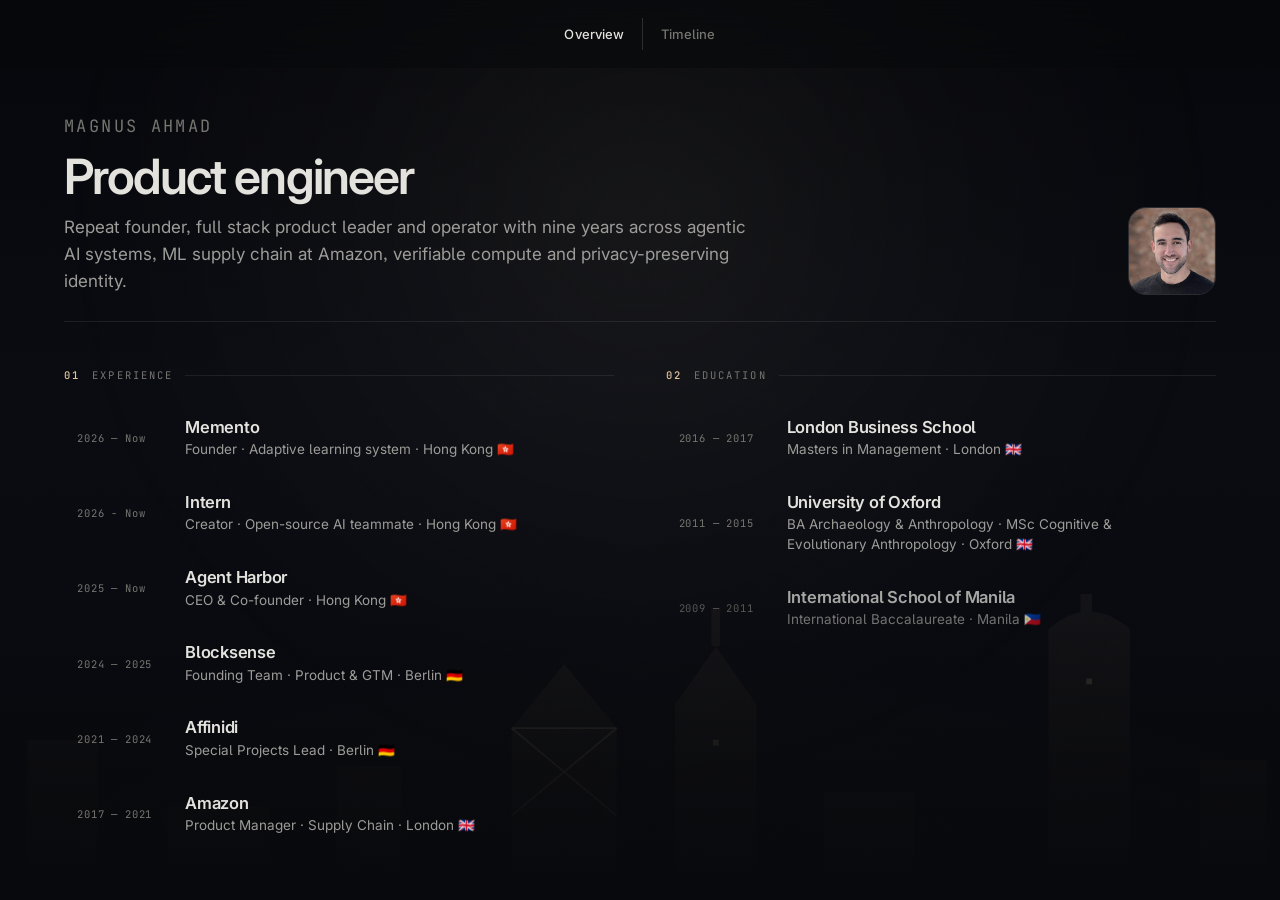
==== index.html @ e890c697 "Pare the chapter chips back to two and fix the mobile background The hero's timeline button pointed " ====
<!doctype html>
<html lang="en">
<head>
<meta charset="utf-8">
<meta name="viewport" content="width=device-width, initial-scale=1, viewport-fit=cover">
<title>Magnus Ahmad — Product Leader &amp; Founder</title>
<meta name="description" content="Product leader and founder. Eight years turning ambiguous problems into shipped products — from Amazon-scale retail systems to verifiable compute, autonomous coding agents, and adaptive learning.">
<meta name="author" content="Magnus Ahmad">
<meta name="theme-color" content="#07080b">

<meta property="og:type" content="profile">
<meta property="og:title" content="Magnus Ahmad — Product Leader &amp; Founder">
<meta property="og:description" content="A chronology across Manila, Oxford, London, Berlin and Hong Kong — Amazon, Affinidi, Blocksense, Agent Harbor, Intern and Memento.">
<meta property="og:image" content="./og.png">
<meta property="og:url" content="https://magnusahmad.github.io/cv/">
<meta name="twitter:card" content="summary_large_image">
<meta name="twitter:image" content="./og.png">

<link rel="canonical" href="https://magnusahmad.github.io/cv/">
<link rel="icon" href="./magnus-ahmad.png">
<link rel="preconnect" href="https://fonts.googleapis.com">
<link rel="preconnect" href="https://fonts.gstatic.com" crossorigin>
<link rel="stylesheet" href="https://fonts.googleapis.com/css2?family=Inter:wght@400;500;600;700&family=JetBrains+Mono:wght@400;500&family=Instrument+Serif:ital@0;1&display=swap">
<link rel="stylesheet" href="./assets/site.css">
<script>document.documentElement.className="js mode-overview";</script>
</head>

<body>

<!-- ============================================================
     Ambient background — gradient, grid, city line art
     ============================================================ -->
<div class="bg" aria-hidden="true">
  <div class="bg-glow"></div>

  <div class="skylines">

    <!-- ── Manila ───────────────────────────────────────────── -->
    <svg class="skyline" data-city="manila" data-geo="Manila|14.60°N 120.98°E" viewBox="0 0 1440 260" fill="none" preserveAspectRatio="xMidYMax meet">
      <g class="fill">
        <rect x="60" y="176" width="86" height="84"/>
        <rect x="158" y="150" width="62" height="110"/>
        <rect x="232" y="192" width="70" height="68"/>
        <rect x="316" y="128" width="54" height="132"/>
        <rect x="382" y="166" width="92" height="94"/>
        <rect x="486" y="188" width="58" height="72"/>
        <path d="M556 260 v-58 h64 v-16 h200 v16 h64 v58 z"/>
        <rect x="676" y="112" width="88" height="94"/>
        <path d="M672 112 h96 l-10 -18 h-76 z"/>
        <path d="M690 94 q30 -46 60 0 z"/>
        <rect x="712" y="52" width="16" height="20"/>
        <path d="M706 52 q14 -16 28 0 z"/>
        <rect x="717" y="26" width="6" height="18"/>
        <rect x="708" y="32" width="24" height="5"/>
        <rect x="900" y="158" width="66" height="102"/>
        <rect x="978" y="118" width="48" height="142"/>
        <rect x="1038" y="182" width="88" height="78"/>
        <rect x="1146" y="204" width="62" height="56"/>
        <rect x="1230" y="146" width="58" height="114"/>
        <rect x="1300" y="184" width="96" height="76"/>
      </g>
      <g class="stroke">
        <circle cx="720" cy="146" r="14"/>
        <path d="M196 260 q8 -48 -2 -78"/>
        <path d="M194 182 q-28 -12 -42 4 M194 182 q28 -14 44 2 M194 182 q-16 -26 -36 -28 M194 182 q18 -26 38 -26"/>
        <path d="M1258 260 q8 -48 -2 -78"/>
        <path d="M1256 182 q-28 -12 -42 4 M1256 182 q28 -14 44 2 M1256 182 q-16 -26 -36 -28 M1256 182 q18 -26 38 -26"/>
      </g>
      <g class="glint">
        <rect x="998" y="140" width="4" height="4"/><rect x="1010" y="164" width="4" height="4"/>
        <rect x="334" y="150" width="4" height="4"/><rect x="348" y="188" width="4" height="4"/>
        <rect x="1248" y="168" width="4" height="4"/>
      </g>
    </svg>

    <!-- ── Oxford ───────────────────────────────────────────── -->
    <svg class="skyline" data-city="oxford" data-geo="Oxford|51.75°N 1.26°W" viewBox="0 0 1440 260" fill="none" preserveAspectRatio="xMidYMax meet">
      <g class="fill">
        <rect x="40" y="204" width="184" height="56"/>
        <rect x="86" y="180" width="26" height="24"/>
        <rect x="152" y="174" width="24" height="30"/>
        <rect x="238" y="206" width="128" height="54"/>
        <path d="M250 260 v-124 h34 v124 z"/>
        <path d="M250 136 l17 -36 l17 36 z"/>
        <path d="M312 260 v-124 h34 v124 z"/>
        <path d="M312 136 l17 -36 l17 36 z"/>
        <rect x="392" y="190" width="104" height="70"/>
        <path d="M414 190 l32 -44 l32 44 z"/>
        <rect x="600" y="188" width="240" height="72"/>
        <rect x="616" y="118" width="208" height="70"/>
        <path d="M616 118 q104 -80 208 0 z"/>
        <rect x="706" y="50" width="28" height="28"/>
        <path d="M702 50 q18 -22 36 0 z"/>
        <rect x="717" y="24" width="6" height="26"/>
        <rect x="590" y="212" width="18" height="48"/>
        <rect x="832" y="212" width="18" height="48"/>
        <rect x="940" y="196" width="132" height="64"/>
        <path d="M1096 260 v-128 h56 v128 z"/>
        <rect x="1092" y="120" width="8" height="14"/>
        <rect x="1114" y="112" width="8" height="22"/>
        <rect x="1148" y="120" width="8" height="14"/>
        <rect x="1088" y="132" width="72" height="10"/>
        <rect x="1190" y="200" width="150" height="60"/>
        <rect x="1244" y="170" width="26" height="30"/>
        <rect x="1360" y="212" width="60" height="48"/>
      </g>
      <g class="stroke">
        <path d="M616 188 h208 M660 188 v-70 M712 188 v-70 M764 188 v-70"/>
        <path d="M40 232 h1360"/>
      </g>
      <g class="glint">
        <rect x="646" y="204" width="4" height="4"/><rect x="712" y="204" width="4" height="4"/>
        <rect x="784" y="204" width="4" height="4"/><rect x="1252" y="182" width="4" height="4"/>
      </g>
    </svg>

    <!-- ── London ───────────────────────────────────────────── -->
    <svg class="skyline" data-city="london" data-geo="London|51.51°N 0.13°W" viewBox="0 0 1440 260" fill="none" preserveAspectRatio="xMidYMax meet">
      <g class="fill">
        <rect x="120" y="198" width="238" height="62"/>
        <path d="M150 198 v-26 h13 v26 z M182 198 v-42 h13 v42 z M214 198 v-26 h13 v26 z M246 198 v-56 h18 v56 z M296 198 v-32 h13 v32 z M328 198 v-22 h13 v22 z"/>
        <path d="M332 260 v-170 h46 v170 z"/>
        <rect x="328" y="78" width="54" height="14"/>
        <path d="M336 78 l19 -44 l19 44 z"/>
        <rect x="352" y="20" width="6" height="16"/>
        <rect x="404" y="216" width="82" height="44"/>
        <path d="M700 260 v-58 h190 v58 z"/>
        <rect x="706" y="166" width="26" height="36"/>
        <rect x="858" y="166" width="26" height="36"/>
        <rect x="760" y="158" width="70" height="44"/>
        <path d="M760 158 q35 -96 70 0 z"/>
        <rect x="786" y="88" width="18" height="24"/>
        <rect x="792" y="66" width="6" height="22"/>
        <rect x="920" y="204" width="60" height="56"/>
        <path d="M1000 260 v-64 c0 -86 52 -86 52 0 v64 z"/>
        <path d="M1116 260 l32 -196 l32 196 z"/>
        <rect x="1198" y="176" width="52" height="84"/>
        <rect x="1264" y="210" width="76" height="50"/>
        <rect x="60" y="220" width="46" height="40"/>
      </g>
      <g class="stroke">
        <circle cx="548" cy="150" r="78"/>
        <path d="M548 72 v156 M470 150 h156 M493 95 l110 110 M603 95 l-110 110 M509 78 l78 144 M587 78 l-78 144"/>
        <path d="M520 228 l28 -78 l28 78"/>
        <path d="M348 122 m-13 0 a13 13 0 1 0 26 0 a13 13 0 1 0 -26 0"/>
        <path d="M1000 232 h52 M1004 208 h44"/>
      </g>
      <g class="glint">
        <rect x="1210" y="192" width="4" height="4"/><rect x="1228" y="212" width="4" height="4"/>
        <rect x="1144" y="150" width="4" height="4"/><rect x="1022" y="180" width="4" height="4"/>
      </g>
    </svg>

    <!-- ── Berlin ───────────────────────────────────────────── -->
    <svg class="skyline" data-city="berlin" data-geo="Berlin|52.52°N 13.40°E" viewBox="0 0 1440 260" fill="none" preserveAspectRatio="xMidYMax meet">
      <g class="fill">
        <rect x="60" y="212" width="120" height="48"/>
        <rect x="200" y="188" width="86" height="72"/>
        <rect x="306" y="206" width="64" height="54"/>
        <path d="M404 260 l14 -140 h20 l14 140 z"/>
        <circle cx="428" cy="112" r="27"/>
        <path d="M423 88 l5 -66 l5 66 z"/>
        <rect x="482" y="200" width="96" height="60"/>
        <rect x="600" y="216" width="54" height="44"/>
        <rect x="660" y="176" width="222" height="22"/>
        <rect x="672" y="198" width="198" height="8"/>
        <rect x="686" y="206" width="15" height="54"/>
        <rect x="722" y="206" width="15" height="54"/>
        <rect x="758" y="206" width="15" height="54"/>
        <rect x="794" y="206" width="15" height="54"/>
        <rect x="830" y="206" width="15" height="54"/>
        <rect x="754" y="152" width="34" height="24"/>
        <path d="M746 152 h50 l-8 -12 h-34 z"/>
        <rect x="906" y="210" width="70" height="50"/>
        <rect x="1000" y="206" width="180" height="54"/>
        <rect x="1046" y="164" width="88" height="42"/>
        <path d="M1046 164 q44 -68 88 0 z"/>
        <rect x="1080" y="104" width="20" height="20"/>
        <path d="M1076 104 q14 -18 28 0 z"/>
        <rect x="1087" y="80" width="6" height="20"/>
        <rect x="1004" y="176" width="30" height="30"/>
        <path d="M1004 176 q15 -24 30 0 z"/>
        <rect x="1146" y="176" width="30" height="30"/>
        <path d="M1146 176 q15 -24 30 0 z"/>
        <rect x="1216" y="192" width="76" height="68"/>
        <rect x="1318" y="214" width="98" height="46"/>
      </g>
      <g class="stroke">
        <path d="M414 156 h28 M410 192 h36"/>
        <circle cx="428" cy="112" r="15"/>
        <path d="M60 244 h1360"/>
      </g>
      <g class="glint">
        <rect x="230" y="204" width="4" height="4"/><rect x="250" y="228" width="4" height="4"/>
        <rect x="1240" y="208" width="4" height="4"/><rect x="1262" y="230" width="4" height="4"/>
      </g>
    </svg>

    <!-- ── Hong Kong ────────────────────────────────────────── -->
    <svg class="skyline" data-city="hongkong" data-geo="Hong Kong|22.32°N 114.17°E" viewBox="0 0 1440 260" fill="none" preserveAspectRatio="xMidYMax meet">
      <g class="fill">
        <path d="M100 260 l10 -196 h30 l10 196 z"/>
        <rect x="112" y="44" width="6" height="22"/>
        <rect x="196" y="176" width="56" height="84"/>
        <rect x="300" y="150" width="48" height="110"/>
        <rect x="396" y="196" width="70" height="64"/>
        <rect x="512" y="168" width="44" height="92"/>
        <path d="M632 260 v-118 l36 -44 l36 44 v118 z"/>
        <path d="M744 260 v-134 h56 v134 z"/>
        <path d="M744 126 l28 -40 l28 40 z"/>
        <rect x="769" y="60" width="6" height="26"/>
        <rect x="846" y="186" width="62" height="74"/>
        <path d="M1000 260 v-186 q28 -24 56 0 v186 z"/>
        <rect x="1022" y="50" width="8" height="24"/>
        <rect x="1104" y="164" width="46" height="96"/>
        <rect x="1200" y="200" width="76" height="60"/>
        <rect x="1320" y="178" width="52" height="82"/>
      </g>
      <g class="stroke">
        <path d="M632 142 h72 M632 202 l72 -60 M704 202 l-72 -60"/>
      </g>
      <g class="glint">
        <rect x="118" y="100" width="4" height="4"/>
        <rect x="770" y="150" width="4" height="4"/>
        <rect x="1026" y="108" width="4" height="4"/>
      </g>
    </svg>

  </div>

  <div class="bg-fade"></div>
  <div class="grain"></div>
</div>

<!-- ============================================================
     Top bar
     ============================================================ -->
<header class="topbar">
  <div class="views" role="tablist" aria-label="View">
    <button type="button" role="tab" id="tab-overview" aria-controls="view-overview" data-view="overview" aria-selected="true">Overview</button>
    <button type="button" role="tab" id="tab-timeline" aria-controls="view-timeline" data-view="timeline" aria-selected="false">Timeline</button>
  </div>
</header>

<main class="stage">

<!-- ============================================================
     VIEW · Timeline
     ============================================================ -->
<section class="view" id="view-timeline" role="tabpanel" aria-labelledby="tab-timeline" data-view="timeline" hidden>
  <div class="track-wrap">

    <button type="button" class="arrow prev" aria-label="Previous chapter">
      <svg viewBox="0 0 16 16" fill="none" stroke="currentColor" stroke-width="1.6" stroke-linecap="round" stroke-linejoin="round"><path d="M10 13 5 8l5-5"/></svg>
    </button>
    <button type="button" class="arrow next" aria-label="Next chapter">
      <svg viewBox="0 0 16 16" fill="none" stroke="currentColor" stroke-width="1.6" stroke-linecap="round" stroke-linejoin="round"><path d="M6 3l5 5-5 5"/></svg>
    </button>

    <p class="geo" aria-hidden="true"></p>

    <div class="track" tabindex="0" aria-label="Scroll horizontally through the timeline">

      <!-- ── 00 · Hero ──────────────────────────────────────── -->
      <article class="panel panel-hero" data-date="2011-10-01" data-year="2011" data-accent="226,198,156"
               data-city="hongkong" data-geo="Hong Kong|22.32°N 114.17°E" data-place="Based in Hong Kong" data-label="Start" data-glow="52% 24%">
        <div class="panel-inner">
          <div>
            <h1 class="hero-name">Magnus Ahmad<em>Product Engineer</em></h1>
            <p class="hero-lede">
              Eight years turning ambiguous problems into shipped products —
              from <a class="jump" href="#" data-goto="3">from retail and supply-chain systems</a> to
              <a class="jump" href="#" data-goto="5">verifiable compute</a>,
              <a class="jump" href="#" data-goto="6">autonomous coding agents</a>, and
              <a class="jump" href="#" data-goto="8">adaptive learning</a>.
            </p>
            <div class="hero-actions">
              <a class="btn-plain" href="mailto:magnus.ahmad@gmail.com">magnus.ahmad@gmail.com</a>
              <button type="button" class="btn-next" data-goto="next" aria-label="Start the timeline">
                <svg viewBox="0 0 16 16" fill="none" stroke="currentColor" stroke-width="1.8" stroke-linecap="round" stroke-linejoin="round"><path d="M2 8h11M9 4l4 4-4 4"/></svg>
              </button>
            </div>
          </div>

          <div class="hero-visual">
            <div class="portrait"><img src="./magnus-ahmad.png" alt="Portrait of Magnus Ahmad" width="543" height="558"></div>
            <ul class="hero-stats">
              <li><b>8+ yrs</b><span>Building in tech</span></li>
              <li><b>€50M+</b><span>Annualised impact</span></li>
              <li><b>1M+</b><span>Users reached</span></li>
              <li><b>3</b><span>Ventures zero to one</span></li>
            </ul>
          </div>
        </div>
      </article>

      <!-- ── 01 · Oxford ────────────────────────────────────── -->
      <article class="panel" data-date="2011-10-01" data-year="2011" data-accent="170,190,222"
               data-city="oxford" data-geo="Oxford|51.75°N 1.26°W" data-place="Oxford, United Kingdom" data-label="Oxford" data-glow="70% 28%">
        <div class="panel-inner">
          <div class="col-id">
            <p class="eyebrow"><span class="idx">01</span><span class="bar"></span><span>Education</span></p>
            <a class="chip" href="https://www.ox.ac.uk/" target="_blank" rel="noreferrer noopener" aria-label="Open the University of Oxford website"><img class="crest" src="./brands/oxford.png" alt="University of Oxford"></a>
            <h2 class="org">University of Oxford</h2>
            <p class="role">Undergraduate and postgraduate studies in human behaviour</p>
            <div class="stints">
              <div><span class="k">BA Archaeology &amp; Anthropology · 2:1</span><span class="lead"></span><span class="v">2011 — 2014</span></div>
              <div><span class="k">MSc Cognitive &amp; Evolutionary Anthropology</span><span class="lead"></span><span class="v">2014 — 2015</span></div>
            </div>
            <p class="factline"><b>Oct 2011 — Jun 2015</b><span class="sep"></span>4 yrs<span class="sep"></span>Oxford 🇬🇧</p>
          </div>
          <div class="col-detail">
            <ul class="points">
              <li><b>First-class dissertation</b> — ethnographic research on migrant identity and how technology is used abroad and at home.</li>
              <li>Specialised in anthropology across West Africa, Lowland South America and Southern Africa.</li>
              <li>MSc thesis: a <b>quantitative study of social status and financial risk aversion</b>, built on research design and statistical analysis.</li>
            </ul>
            <ul class="tags">
              <li>Research design</li><li>Statistics</li><li>Ethnography</li>
            </ul>
          </div>
        </div>
      </article>

      <!-- ── 02 · LBS ───────────────────────────────────────── -->
      <article class="panel" data-date="2016-09-01" data-year="2016" data-accent="224,164,162"
               data-city="london" data-geo="London|51.51°N 0.13°W" data-place="London, United Kingdom" data-label="London Business School" data-glow="32% 32%">
        <div class="panel-inner">
          <div class="col-id">
            <p class="eyebrow"><span class="idx">02</span><span class="bar"></span><span>Education</span></p>
            <a class="chip" href="https://www.london.edu/" target="_blank" rel="noreferrer noopener" aria-label="Open the London Business School website"><img class="crest" src="./brands/lbs.png" alt="London Business School"></a>
            <h2 class="org">London Business School</h2>
            <p class="role">Masters in Management</p>
            <p class="factline"><b>Sep 2016 — Jul 2017</b><span class="sep"></span>1 yr<span class="sep"></span>London 🇬🇧</p>
          </div>
          <div class="col-detail">
            <ul class="points">
              <li>Consulted on <b>strategic growth for Change Please</b>, a UK social enterprise putting people out of homelessness through coffee.</li>
              <li>Nominated for the <b>Outstanding Teamwork Award</b> across the cohort.</li>
              <li>The bridge from research to commercial product work.</li>
            </ul>
            <ul class="tags">
              <li>Strategy</li><li>Growth</li><li>New venture development</li>
            </ul>
          </div>
        </div>
      </article>

      <!-- ── 03 · Amazon ────────────────────────────────────── -->
      <article class="panel" data-date="2017-09-01" data-year="2017" data-accent="238,192,142"
               data-city="london" data-geo="London|51.51°N 0.13°W" data-place="London, United Kingdom" data-label="Amazon" data-glow="66% 26%">
        <div class="panel-inner">
          <div class="col-id">
            <p class="eyebrow"><span class="idx">03</span><span class="bar"></span><span>Experience</span></p>
            <a class="chip chip-amazon" href="https://www.aboutamazon.com/" target="_blank" rel="noreferrer noopener" aria-label="Open the Amazon website"><span>a</span><svg viewBox="0 0 30 8" fill="none" aria-hidden="true"><path d="M2 2.2c7.5 4.4 16.5 4.4 23.5.4" stroke="currentColor" stroke-width="1.8" stroke-linecap="round"/><path d="M23.4 1.2 27.6 2.1 25.2 5.4Z" fill="currentColor"/></svg></a>
            <h2 class="org">Amazon</h2>
            <p class="role">Product Manager</p>
            <div class="stints">
              <div><span class="k">Product Manager · Retail</span><span class="lead"></span><span class="v">Sep 2017 — Jul 2020</span></div>
              <div><span class="k">Product Manager · Supply Chain</span><span class="lead"></span><span class="v">Jul 2020 — Sep 2021</span></div>
            </div>
            <p class="factline"><b>Sep 2017 — Sep 2021</b><span class="sep"></span>4 yrs<span class="sep"></span>London 🇬🇧</p>
          </div>
          <div class="col-detail">
            <ul class="metrics">
              <li><b>€50M+</b><span>Annualised impact across key programmes</span></li>
              <li><b>1,000+</b><span>Hours per year removed through automation</span></li>
            </ul>
            <ul class="points">
              <li>Took a <b>B2B supplier catalogue service from idea to MVP</b> inside a Pan-European optimisation programme generating €30M+ annually.</li>
              <li>Led a supply-chain algorithm upgrade that recovered roughly <b>3M suppressed products</b> and unlocked €20M+ in annualised revenue.</li>
              <li>Ran EU-wide A/B tests over eight-digit weekly shipment volumes — <b>apparel delivery 30% faster</b> and warehouse coverage doubled in five markets.</li>
            </ul>
          </div>
        </div>
      </article>

      <!-- ── 04 · Affinidi ──────────────────────────────────── -->
      <article class="panel" data-date="2021-11-01" data-year="2021" data-accent="162,178,234"
               data-city="berlin" data-geo="Berlin|52.52°N 13.40°E" data-place="Berlin, Germany" data-label="Affinidi" data-glow="30% 28%">
        <div class="panel-inner">
          <div class="col-id">
            <p class="eyebrow"><span class="idx">04</span><span class="bar"></span><span>Experience</span></p>
            <a class="chip" href="https://www.affinidi.com/" target="_blank" rel="noreferrer noopener" aria-label="Open the Affinidi website"><img src="./brands/affinidi.png" alt="Affinidi"></a>
            <h2 class="org">Affinidi</h2>
            <p class="role">Special Projects Lead</p>
            <p class="factline"><b>Nov 2021 — Jun 2024</b><span class="sep"></span>2 yrs 8 mos<span class="sep"></span>Berlin 🇩🇪</p>
            <ul class="tags" style="margin-top:16px"><li>Incubated by Temasek</li></ul>
          </div>
          <div class="col-detail">
            <ul class="metrics">
              <li><b>1M+</b><span>Users reached by privacy-first products</span></li>
              <li><b>3</b><span>Enterprises onboarded</span></li>
            </ul>
            <ul class="points">
              <li>Led end-to-end delivery of <b>privacy-preserving identity MVPs</b> used by more than a million people worldwide.</li>
              <li>Owned greenfield bets spanning billing, analytics, <b>Compliance-as-a-Service</b>, and an edge-based private LLM assistant.</li>
              <li>Ran three experimental SWAT teams through customer discovery and go-to-market — thousands of qualified visits and 100+ letters of intent.</li>
            </ul>
          </div>
        </div>
      </article>

      <!-- ── 05 · Blocksense ────────────────────────────────── -->
      <article class="panel" data-date="2024-06-01" data-year="2024" data-accent="214,222,158"
               data-city="berlin" data-geo="Berlin|52.52°N 13.40°E" data-place="Berlin, Germany" data-label="Blocksense" data-glow="68% 26%">
        <div class="panel-inner">
          <div class="col-id">
            <p class="eyebrow"><span class="idx">05</span><span class="bar"></span><span>Experience</span></p>
            <a class="chip" href="https://www.blocksense.network/" target="_blank" rel="noreferrer noopener" aria-label="Open the Blocksense website"><img class="wordmark" src="./brands/blocksense.svg" alt="Blocksense"></a>
            <h2 class="org">Blocksense</h2>
            <p class="role">Founding Team · Product & GTM</p>
            <p class="factline"><b>Jun 2024 — Jul 2025</b><span class="sep"></span>1 yr 2 mos<span class="sep"></span>Berlin 🇩🇪</p>
            <ul class="tags" style="margin-top:16px"><li>Backed by a16z crypto</li></ul>
          </div>
          <div class="col-detail">
            <div class="tile">
              <a class="tile-bar" href="https://www.blocksense.network/" target="_blank" rel="noreferrer noopener" aria-label="Open blocksense.network">
                <span class="tile-dots"><i></i><i></i><i></i></span>
                <span class="tile-url">blocksense.network</span>
                <span class="tile-open"><svg viewBox="0 0 16 16" fill="none" stroke="currentColor" stroke-width="1.6" stroke-linecap="round" stroke-linejoin="round"><path d="M6 3h7v7M13 3 4 12"/></svg></span>
              </a>
              <div class="tile-media" style="--ar: 1280 / 418">
                <video data-src="./media/blocksense-tile.mp4" muted loop playsinline preload="none"
                       disablepictureinpicture aria-label="Blocksense verifiable data feeds, running"></video>
              </div>
            </div>
            <ul class="metrics">
              <li><b>70+</b><span>Partner deployments</span></li>
              <li><b>$3M</b><span>Grants won</span></li>
            </ul>
            <ul class="points">
              <li>Set <b>zero-to-one product strategy</b> for a distributed network for verifiable data and compute, backed by a16z crypto.</li>
              <li>Onboarded the company's <b>first customers and partners</b> off a self-built pipeline of 100+ projects.</li>
            </ul>
          </div>
        </div>
      </article>

      <!-- ── 06 · Agent Harbor ──────────────────────────────── -->
      <article class="panel" data-date="2025-07-01" data-year="2025" data-accent="154,210,210"
               data-city="hongkong" data-geo="Hong Kong|22.32°N 114.17°E" data-place="Hong Kong SAR" data-label="Agent Harbor" data-glow="34% 28%">
        <div class="panel-inner">
          <div class="col-id">
            <p class="eyebrow"><span class="idx">06</span><span class="bar"></span><span>Venture</span></p>
            <a class="chip" href="https://get.agent-harbor.com/" target="_blank" rel="noreferrer noopener" aria-label="Open the Agent Harbor website"><img src="./brands/agent-harbor.ico" alt="Agent Harbor"></a>
            <h2 class="org">Agent Harbor</h2>
            <p class="role">CEO &amp; Co-founder · Long-horizon coding agents</p>
            <p class="factline"><b>Jul 2025 — Jun 2026</b><span class="sep"></span>1 yr+<span class="sep"></span>Hong Kong 🇭🇰</p>
            <ul class="tags" style="margin-top:16px"><li>Zerobase accelerator</li><li>TOKEN2049 Nexus finalist</li></ul>
          </div>
          <div class="col-detail">
            <div class="tile">
              <a class="tile-bar" href="https://get.agent-harbor.com/" target="_blank" rel="noreferrer noopener" aria-label="Open get.agent-harbor.com">
                <span class="tile-dots"><i></i><i></i><i></i></span>
                <span class="tile-url">get.agent-harbor.com</span>
                <span class="tile-open"><svg viewBox="0 0 16 16" fill="none" stroke="currentColor" stroke-width="1.6" stroke-linecap="round" stroke-linejoin="round"><path d="M6 3h7v7M13 3 4 12"/></svg></span>
              </a>
              <div class="tile-media" style="--ar: 1280 / 956">
                <video data-src="./media/agent-harbor-demo.mp4" muted loop playsinline preload="none"
                       disablepictureinpicture aria-label="Agent Harbor orchestrating parallel coding agents"></video>
              </div>
            </div>
            <ul class="metrics">
              <li><b>10×</b><span>Faster than git worktrees</span></li>
              <li><b>500+</b><span>Teams beaten to the Nexus finals</span></li>
            </ul>
            <ul class="points">
              <li>Co-founded after strategic pivot from Blocksense - coding-agent platform for <b>long-horizon autonomous work</b>.</li>
              <li>Shipped a <b>copy-on-write filesystem 10× faster than git worktrees</b>, with granular sandboxing, instant rollback and anti-halting recovery.</li>
            </ul>
          </div>
        </div>
      </article>

      <!-- ── 07 · Intern ────────────────────────────────────── -->
      <article class="panel" data-date="2026-05-01" data-year="2026" data-accent="190,220,166"
               data-city="hongkong" data-geo="Hong Kong|22.32°N 114.17°E" data-place="Hong Kong SAR" data-label="Intern" data-glow="66% 30%">
        <div class="panel-inner">
          <div class="col-id">
            <p class="eyebrow"><span class="idx">07</span><span class="bar"></span><span>Venture</span></p>
            <a class="chip" href="https://github.com/magnusahmad/intern/tree/main" target="_blank" rel="noreferrer noopener" aria-label="Open the Intern website"><span class="sm">›_</span></a>
            <h2 class="org">Intern</h2>
            <p class="role">Creator · Open-source AI teammate</p>
            <p class="factline"><b>May 2026 — Present</b><span class="sep"></span>3 mos<span class="sep"></span>Hong Kong 🇭🇰</p>
          </div>
          <div class="col-detail">
            <div class="tile">
              <a class="tile-bar" href="https://github.com/magnusahmad/intern/tree/main" target="_blank" rel="noreferrer noopener" aria-label="Open Intern on GitHub">
                <span class="tile-dots"><i></i><i></i><i></i></span>
                <span class="tile-url">github.com/magnusahmad/intern</span>
                <span class="tile-open"><svg viewBox="0 0 16 16" fill="none" stroke="currentColor" stroke-width="1.6" stroke-linecap="round" stroke-linejoin="round"><path d="M6 3h7v7M13 3 4 12"/></svg></span>
              </a>
              <div class="tile-media" style="--ar: 1040 / 560">
                <video data-src="./media/intern-demo.mp4" muted loop playsinline preload="none"
                       disablepictureinpicture aria-label="Intern discovering a company's services from the terminal"></video>
              </div>
              <a class="tile-foot" href="https://x.com/sungamma/status/2072093777062134189/video/1" target="_blank" rel="noreferrer noopener">
                <span class="play" aria-hidden="true"></span>
                <span>Watch the demo</span>
                <span class="where">x.com</span>
              </a>
            </div>
            <ul class="metrics">
              <li><b>37×</b><span>Fewer approval interruptions</span></li>
              <li><b>4×</b><span>Faster task completion</span></li>
            </ul>
            <ul class="points">
              <li>A <b>self-onboarding teammate</b> that researches a business, connects to its tools and builds a living company knowledge base.</li>
              <li>One terminal flow discovers only the services a company actually uses, authenticates securely, then hands off to Telegram.</li>
              <li>The specialised Intern profile benchmarked <b>4× faster</b> than Hermes with <b>37× fewer approval interruptions</b> on the same task.</li>
            </ul>
          </div>
        </div>
      </article>

      <!-- ── 08 · Memento ───────────────────────────────────── -->
      <article class="panel" data-date="2026-07-01" data-year="2026" data-accent="230,182,204"
               data-city="hongkong" data-geo="Hong Kong|22.32°N 114.17°E" data-place="Hong Kong SAR" data-label="Memento" data-glow="32% 26%">
        <div class="panel-inner">
          <div class="col-id">
            <p class="eyebrow"><span class="idx">08</span><span class="bar"></span><span>Venture</span></p>
            <a class="chip" href="https://mementoapp.xyz/" target="_blank" rel="noreferrer noopener" aria-label="Open the Memento website"><img src="./brands/memento-mark.png" alt="Memento"></a>
            <h2 class="org">Memento</h2>
            <p class="role">Founder · AI-powered adaptive learning platform</p>
            <p class="factline"><b>Jun 2026 — Present</b><span class="sep"></span>Current<span class="sep"></span>Hong Kong 🇭🇰</p>
          </div>
          <div class="col-detail">
            <div class="tile">
              <a class="tile-bar" href="https://mementoapp.xyz/" target="_blank" rel="noreferrer noopener" aria-label="Open mementoapp.xyz">
                <span class="tile-dots"><i></i><i></i><i></i></span>
                <span class="tile-url">mementoapp.xyz</span>
                <span class="tile-open"><svg viewBox="0 0 16 16" fill="none" stroke="currentColor" stroke-width="1.6" stroke-linecap="round" stroke-linejoin="round"><path d="M6 3h7v7M13 3 4 12"/></svg></span>
              </a>
              <div class="tile-shot">
                <div class="app" aria-label="Memento student overview dashboard">
                  <div class="app-top">
                    <div>
                      <span class="app-kicker">Student overview</span>
                      <h4>Learning is moving in the right direction.</h4>
                    </div>
                    <span class="app-period">Last 6 weeks</span>
                  </div>

                  <div class="app-stats">
                    <div><strong>42</strong><span>practices logged</span><small>&uarr; 18%</small></div>
                    <div><strong>186</strong><span>words learned</span><small>&uarr; 24</small></div>
                    <div><strong>12</strong><span>topics mastered</span><small>&uarr; 3</small></div>
                    <div><strong>7</strong><span>in progress</span><small>2 near mastery</small></div>
                  </div>

                  <div class="app-grid">
                    <div class="app-card">
                      <div class="app-card-head"><strong>Progress by week</strong></div>
                      <svg class="app-chart" viewBox="0 0 520 205" role="img" aria-label="Steady skill progress over six weeks">
                        <defs>
                          <linearGradient id="mChartFill" x1="0" x2="0" y1="0" y2="1">
                            <stop offset="0" stop-color="#ffdef0" stop-opacity=".72"/>
                            <stop offset="1" stop-color="#ffdef0" stop-opacity="0"/>
                          </linearGradient>
                        </defs>
                        <g stroke="#e8e4e9" stroke-width="1"><path d="M38 28H500M38 75H500M38 122H500M38 169H500"/></g>
                        <path d="M38 154 C82 148 108 137 132 139 S192 118 224 121 S277 101 316 96 S372 82 408 68 S466 46 500 42 L500 178 L38 178 Z" fill="url(#mChartFill)"/>
                        <path d="M38 154 C82 148 108 137 132 139 S192 118 224 121 S277 101 316 96 S372 82 408 68 S466 46 500 42" fill="none" stroke="#a75f86" stroke-width="4" stroke-linecap="round"/>
                        <g fill="#fff" stroke="#a75f86" stroke-width="3">
                          <circle cx="38" cy="154" r="5"/><circle cx="132" cy="139" r="5"/><circle cx="224" cy="121" r="5"/>
                          <circle cx="316" cy="96" r="5"/><circle cx="408" cy="68" r="5"/><circle cx="500" cy="42" r="5"/>
                        </g>
                        <g fill="#46474a" font-size="11" font-family="Inter, sans-serif">
                          <text x="38" y="199">W1</text><text x="126" y="199">W2</text><text x="218" y="199">W3</text>
                          <text x="310" y="199">W4</text><text x="402" y="199">W5</text><text x="488" y="199">W6</text>
                        </g>
                      </svg>
                    </div>

                    <div class="app-card">
                      <div class="app-card-head"><strong>Knowledge graph</strong></div>
                      <div class="app-skills">
                        <div><span><i class="dot strong"></i>Main idea</span><strong>91%</strong></div>
                        <div class="meter"><i style="width:91%"></i></div>
                        <div><span><i class="dot growing"></i>Supporting evidence</span><strong>74%</strong></div>
                        <div class="meter growing"><i style="width:74%"></i></div>
                        <div><span><i class="dot focus"></i>Clause control</span><strong>58%</strong></div>
                        <div class="meter focus"><i style="width:58%"></i></div>
                        <div><span><i class="dot next"></i>Cross-text synthesis</span><strong>32%</strong></div>
                        <div class="meter next"><i style="width:32%"></i></div>
                      </div>
                    </div>
                  </div>

                </div>
              </div>
              <a class="tile-foot" href="https://www.youtube.com/shorts/rVQZ-yKF81Y" target="_blank" rel="noreferrer noopener">
                <span class="play" aria-hidden="true"></span>
                <span>Watch the demo</span>
                <span class="where">YouTube</span>
              </a>
            </div>
            <ul class="metrics">
              <li><b>28</b><span>Skill dimensions in the mastery graph</span></li>
              <li><b>Live</b><span>Product in Beta with educators</span></li>
            </ul>
            <ul class="points">
              <li>A science-backed AI learning platform that <b>maps mastery across a personal knowledge graph</b> and turns errors into adaptive practice.</li>
              <li>A browser companion captures texts from any page, branches into contextual chat, and builds a durable spaced-repetition library.</li>
            </ul>
          </div>
        </div>
      </article>

      <!-- ── 10 · Contact ───────────────────────────────────── -->
      <article class="panel panel-contact" data-date="2026-08-01" data-year="2026" data-accent="226,198,156"
               data-city="hongkong" data-geo="Hong Kong|22.32°N 114.17°E" data-place="Based in Hong Kong" data-label="Contact" data-glow="50% 34%">
        <div class="panel-inner">
          <div>
            <p class="eyebrow" style="justify-content:center"><span class="bar"></span><span>Contact</span><span class="bar"></span></p>
            <h2 class="contact-title"><em>Let's build</em></h2>
            <p class="contact-lede">
              I help organizations with ambiguous, challenging problems get the most out of AI. <br><br> If this sounds like you, feel free to reach out.
            </p>
            <div class="contact-links">
              <a class="btn-primary" href="mailto:magnus.ahmad@gmail.com">
                magnus.ahmad@gmail.com
                <svg viewBox="0 0 16 16" fill="none" stroke="currentColor" stroke-width="1.8" stroke-linecap="round" stroke-linejoin="round"><path d="M6 3h7v7M13 3 4 12"/></svg>
              </a>
              <a class="btn-ghost" href="https://www.linkedin.com/in/magnus-ahmad/" target="_blank" rel="noreferrer noopener">LinkedIn</a>
              <a class="btn-ghost" href="https://github.com/magnusahmad" target="_blank" rel="noreferrer noopener">GitHub</a>
              <a class="btn-ghost" href="./magnus-ahmad-cv.pdf" download><svg viewBox="0 0 16 16" fill="none" stroke="currentColor" stroke-width="1.7" stroke-linecap="round" stroke-linejoin="round" style="width:12px;height:12px"><path d="M8 2v9m0 0 3.5-3.5M8 11 4.5 7.5M2.5 13.5h11"/></svg>CV (PDF)</a>
            </div>
          </div>
        </div>
      </article>

    </div><!-- /track -->
  </div><!-- /track-wrap -->

  <!-- ── Time rail ──────────────────────────────────────────── -->
  <div class="rail">
    <div class="readout" aria-hidden="true">
      <span class="mo">OCT</span><span class="yr">2011</span>
    </div>

    <div class="axis" role="group" aria-label="Jump to a chapter">
      <div class="axis-line"></div>
      <div class="axis-fill"></div>
      <div class="axis-head"></div>
      <div class="axis-caps"><span>2011</span><span>NOW</span></div>
    </div>

    <p class="keys" aria-hidden="true"><kbd>←</kbd><kbd>→</kbd></p>
    <p class="count"><b>01</b> / 10</p>
  </div>
</section>

<!-- ============================================================
     VIEW · Overview
     ============================================================ -->
<section class="view overview on" id="view-overview" role="tabpanel" aria-labelledby="tab-overview" data-view="overview">
  <div class="ov-inner">

    <div class="ov-top">
      <div>
        <p class="mono" style="color:var(--dim)">Magnus Ahmad</p>
        <h2>Product engineer</h2>
        <p>
          Repeat founder, full stack product leader and operator with nine years across agentic AI systems, ML supply chain at Amazon, verifiable compute and privacy-preserving identity.
        </p>
      </div>
      <div class="ov-face"><img src="./magnus-ahmad.png" alt="Portrait of Magnus Ahmad" width="543" height="558"></div>
    </div>

    <div class="ov-cols">

      <div>
        <p class="ov-h"><b>01</b> Experience <span class="line"></span></p>
        <div class="ov-list">
          <button type="button" class="ov-row" data-goto="8">
            <span class="ov-yr">2026 — Now</span>
            <span class="ov-main"><strong>Memento</strong><span>Founder · Adaptive learning system · Hong Kong 🇭🇰</span></span>
            <!-- <span class="ov-end"><span class="ov-stat"">AI-powered edtech</span><span class="ov-go">→</span></span> -->
          </button>
          <button type="button" class="ov-row" data-goto="7">
            <span class="ov-yr">2026 - Now</span>
            <span class="ov-main"><strong>Intern</strong><span>Creator · Open-source AI teammate · Hong Kong 🇭🇰</span></span>
            <!-- <span class="ov-end"><span class="ov-stat">~5 min setup</span><span class="ov-go">→</span></span> -->
          </button>
          <button type="button" class="ov-row" data-goto="6">
            <span class="ov-yr">2025 — Now</span>
            <span class="ov-main"><strong>Agent Harbor</strong><span>CEO &amp; Co-founder · Hong Kong 🇭🇰</span></span>
            <!-- <span class="ov-end"><span class="ov-stat">10× faster</span><span class="ov-go">→</span></span> -->
          </button>
          <button type="button" class="ov-row" data-goto="5">
            <span class="ov-yr">2024 — 2025</span>
            <span class="ov-main"><strong>Blocksense</strong><span>Founding Team · Product &amp; GTM · Berlin 🇩🇪</span></span>
            <!-- <span class="ov-end"><span class="ov-stat">70+ partners</span><span class="ov-go">→</span></span> -->
          </button>
          <button type="button" class="ov-row" data-goto="4">
            <span class="ov-yr">2021 — 2024</span>
            <span class="ov-main"><strong>Affinidi</strong><span>Special Projects Lead · Berlin 🇩🇪</span></span>
            <!-- <span class="ov-end"><span class="ov-stat">1M+ reached</span><span class="ov-go">→</span></span> -->
          </button>
          <button type="button" class="ov-row" data-goto="3">
            <span class="ov-yr">2017 — 2021</span>
            <span class="ov-main"><strong>Amazon</strong><span>Product Manager · Supply Chain · London 🇬🇧</span></span>
            <!-- <span class="ov-end"><span class="ov-stat">€50M+</span><span class="ov-go">→</span></span> -->
          </button>
        </div>
      </div>

      <div>
        <p class="ov-h"><b>02</b> Education <span class="line"></span> </p>
        <div class="ov-list">
          <button type="button" class="ov-row" data-goto="2">
            <span class="ov-yr">2016 — 2017</span>
            <span class="ov-main"><strong>London Business School</strong><span>Masters in Management · London 🇬🇧</span></span>
            <span class="ov-end"><span class="ov-go">→</span></span>
          </button>
          <button type="button" class="ov-row" data-goto="1">
            <span class="ov-yr">2011 — 2015</span>
            <span class="ov-main"><strong>University of Oxford</strong><span>BA Archaeology &amp; Anthropology · MSc Cognitive &amp; Evolutionary Anthropology · Oxford 🇬🇧</span></span>
            <span class="ov-end"><span class="ov-go">→</span></span>
          </button>
          <div class="ov-row static">
            <span class="ov-yr">2009 — 2011</span>
            <span class="ov-main"><strong>International School of Manila</strong><span>International Baccalaureate · Manila 🇵🇭</span></span>
            <span class="ov-end"></span>
          </div>
        </div>
      </div>
    </div>

    <p class="ov-h"><b>03</b> Selected work <span class="line"></span> <span>4</span></p>
    <div class="ov-work">

      <a class="work-card" style="--wc:232,140,184" href="https://mementoapp.xyz/" target="_blank" rel="noreferrer noopener">
        <div class="work-media shot">
          <div class="tile-shot">
          <div class="app" aria-label="Memento student overview dashboard">
          <div class="app-top">
          <div>
          <span class="app-kicker">Student overview</span>
          <h4>Learning is moving in the right direction.</h4>
          </div>
          <span class="app-period">Last 6 weeks</span>
          </div>

          <div class="app-stats">
          <div><strong>42</strong><span>practices logged</span><small>&uarr; 18%</small></div>
          <div><strong>186</strong><span>words learned</span><small>&uarr; 24</small></div>
          <div><strong>12</strong><span>topics mastered</span><small>&uarr; 3</small></div>
          <div><strong>7</strong><span>in progress</span><small>2 near mastery</small></div>
          </div>

          <div class="app-grid">
          <div class="app-card">
          <div class="app-card-head"><strong>Progress by week</strong></div>
          <svg class="app-chart" viewBox="0 0 520 205" role="img" aria-label="Steady skill progress over six weeks">
          <defs>
          <linearGradient id="mChartFill2" x1="0" x2="0" y1="0" y2="1">
          <stop offset="0" stop-color="#ffdef0" stop-opacity=".72"/>
          <stop offset="1" stop-color="#ffdef0" stop-opacity="0"/>
          </linearGradient>
          </defs>
          <g stroke="#e8e4e9" stroke-width="1"><path d="M38 28H500M38 75H500M38 122H500M38 169H500"/></g>
          <path d="M38 154 C82 148 108 137 132 139 S192 118 224 121 S277 101 316 96 S372 82 408 68 S466 46 500 42 L500 178 L38 178 Z" fill="url(#mChartFill2)"/>
          <path d="M38 154 C82 148 108 137 132 139 S192 118 224 121 S277 101 316 96 S372 82 408 68 S466 46 500 42" fill="none" stroke="#a75f86" stroke-width="4" stroke-linecap="round"/>
          <g fill="#fff" stroke="#a75f86" stroke-width="3">
          <circle cx="38" cy="154" r="5"/><circle cx="132" cy="139" r="5"/><circle cx="224" cy="121" r="5"/>
          <circle cx="316" cy="96" r="5"/><circle cx="408" cy="68" r="5"/><circle cx="500" cy="42" r="5"/>
          </g>
          <g fill="#46474a" font-size="11" font-family="Inter, sans-serif">
          <text x="38" y="199">W1</text><text x="126" y="199">W2</text><text x="218" y="199">W3</text>
          <text x="310" y="199">W4</text><text x="402" y="199">W5</text><text x="488" y="199">W6</text>
          </g>
          </svg>
          </div>

          <div class="app-card">
          <div class="app-card-head"><strong>Knowledge graph</strong></div>
          <div class="app-skills">
          <div><span><i class="dot strong"></i>Main idea</span><strong>91%</strong></div>
          <div class="meter"><i style="width:91%"></i></div>
          <div><span><i class="dot growing"></i>Supporting evidence</span><strong>74%</strong></div>
          <div class="meter growing"><i style="width:74%"></i></div>
          <div><span><i class="dot focus"></i>Clause control</span><strong>58%</strong></div>
          <div class="meter focus"><i style="width:58%"></i></div>
          <div><span><i class="dot next"></i>Cross-text synthesis</span><strong>32%</strong></div>
          <div class="meter next"><i style="width:32%"></i></div>
          </div>
          </div>
          </div>

          </div>
          </div>
        </div>
        <div class="work-top">
          <span class="work-chip"><img src="./brands/memento-mark.png" alt=""></span>
          <span><strong>Memento</strong><em>Adaptive learning</em></span>
        </div>
        <p>An AI learning system that maps mastery across a personal knowledge graph and turns every error into targeted, spaced practice.</p>
        <div class="work-foot"><span>mementoapp.xyz</span><span class="go">Try it ↗</span></div>
      </a>

      <a class="work-card" style="--wc:168,236,86" href="https://github.com/magnusahmad/intern/tree/main" target="_blank" rel="noreferrer noopener">
        <div class="work-media">
          <div class="tile-media" style="--ar: 1040 / 560">
            <video data-src="./media/intern-demo.mp4" muted loop playsinline preload="none"
                   disablepictureinpicture aria-label="Intern discovering a company's services from the terminal"></video>
          </div>
        </div>
        <div class="work-top">
          <span class="work-chip"><span>›_</span></span>
          <span><strong>Intern</strong><em>Open-source AI teammate</em></span>
        </div>
        <p>A self-onboarding teammate that researches a business, connects its tools and is ready for high-context work in under 5 minutes.</p>
        <div class="work-foot"><span>github.com/magnusahmad</span><span class="go">Code ↗</span></div>
      </a>

      <a class="work-card" style="--wc:45,222,222" href="https://get.agent-harbor.com/" target="_blank" rel="noreferrer noopener">
        <div class="work-media">
          <div class="tile-media" style="--ar: 1280 / 956">
            <video data-src="./media/agent-harbor-demo.mp4" muted loop playsinline preload="none"
                   disablepictureinpicture aria-label="Agent Harbor orchestrating parallel coding agents"></video>
          </div>
        </div>
        <div class="work-top">
          <span class="work-chip"><img src="./brands/agent-harbor.ico" alt=""></span>
          <span><strong>Agent Harbor</strong><em>Autonomous coding</em></span>
        </div>
        <p>A platform for parallel long-horizon agent work — copy-on-write filesystem 10× faster than git worktrees, sandboxing, instant rollback.</p>
        <div class="work-foot"><span>get.agent-harbor.com</span><span class="go">Visit ↗</span></div>
      </a>

      <a class="work-card" style="--wc:216,232,64" href="https://www.blocksense.network/" target="_blank" rel="noreferrer noopener">
        <div class="work-media">
          <div class="tile-media" style="--ar: 1280 / 418">
            <video data-src="./media/blocksense-tile.mp4" muted loop playsinline preload="none"
                   disablepictureinpicture aria-label="Blocksense verifiable data feeds, running"></video>
          </div>
        </div>
        <div class="work-top">
          <span class="work-chip"><img src="./brands/blocksense-mark.svg" alt=""></span>
          <span><strong>Blocksense</strong><em>Verifiable compute</em></span>
        </div>
        <p>A distributed network for verifiable data and compute, backed by a16z crypto. Zero-to-one strategy, first customers, 70+ partner networks.</p>
        <div class="work-foot"><span>blocksense.network</span><span class="go">Visit ↗</span></div>
      </a>
      
    </div>

    <div class="ov-foot">
      <p class="who"><b>Magnus Ahmad</b> — based in Hong Kong, working globally.</p>
      <nav>
        <a class="btn-primary" href="mailto:magnus.ahmad@gmail.com">magnus.ahmad@gmail.com</a>
        <a class="btn-ghost" href="https://www.linkedin.com/in/magnus-ahmad/" target="_blank" rel="noreferrer noopener">LinkedIn</a>
        <a class="btn-ghost" href="https://github.com/magnusahmad" target="_blank" rel="noreferrer noopener">GitHub</a>
        <a class="btn-ghost" href="./magnus-ahmad-cv.pdf" download><svg viewBox="0 0 16 16" fill="none" stroke="currentColor" stroke-width="1.7" stroke-linecap="round" stroke-linejoin="round" style="width:12px;height:12px"><path d="M8 2v9m0 0 3.5-3.5M8 11 4.5 7.5M2.5 13.5h11"/></svg>CV (PDF)</a>
      </nav>
    </div>

  </div>
</section>

</main>

<script type="application/ld+json">
{
  "@context": "https://schema.org",
  "@type": "Person",
  "name": "Magnus Ahmad",
  "jobTitle": "Product Leader & Founder",
  "email": "mailto:magnus.ahmad@gmail.com",
  "image": "./magnus-ahmad.png",
  "address": { "@type": "PostalAddress", "addressLocality": "Hong Kong" },
  "alumniOf": [
    { "@type": "CollegeOrUniversity", "name": "University of Oxford" },
    { "@type": "CollegeOrUniversity", "name": "London Business School" },
    { "@type": "EducationalOrganization", "name": "International School of Manila" }
  ],
  "worksFor": { "@type": "Organization", "name": "Agent Harbor", "url": "https://get.agent-harbor.com/" },
  "sameAs": [
    "https://www.linkedin.com/in/magnus-ahmad/",
    "https://github.com/magnusahmad"
  ]
}
</script>

<script src="./assets/site.js" defer></script>
</body>
</html>
---- assets/site.css ----
/* =========================================================
   Magnus Ahmad — portfolio
   ========================================================= */

/* ---------- reset ---------- */
*,
*::before,
*::after { box-sizing: border-box; margin: 0; padding: 0; }

html { -webkit-text-size-adjust: 100%; }

img, svg { display: block; max-width: 100%; }

button { font: inherit; color: inherit; background: none; border: 0; cursor: pointer; }

a { color: inherit; text-decoration: none; }

ul, ol { list-style: none; }

:focus-visible {
  outline: 2px solid var(--accent);
  outline-offset: 3px;
  border-radius: 4px;
}

/* ---------- tokens ---------- */
:root {
  --ink:      #07080b;
  --ink-2:    #0c0e13;
  --surface:  rgba(255, 255, 255, 0.028);
  --surface-2:rgba(255, 255, 255, 0.05);
  --line:     rgba(255, 255, 255, 0.08);
  --line-2:   rgba(255, 255, 255, 0.14);
  --text:     #e3e2dd;
  --muted:    #9d9c98;
  --dim:      #767570;

  --accent:   #e2c69c;
  --accent-rgb: 226, 198, 156;

  --sans: "Inter", -apple-system, BlinkMacSystemFont, "Segoe UI", Roboto, Helvetica, Arial, sans-serif;
  --mono: "JetBrains Mono", ui-monospace, SFMono-Regular, Menlo, Consolas, monospace;
  --serif: "Instrument Serif", "Iowan Old Style", Georgia, serif;

  --bar: 68px;
  --rail: 96px;
  --pw: min(1120px, 80vw);        /* chapter width — neighbours peek past it */

  --ease: cubic-bezier(0.22, 1, 0.36, 1);
}

/* ---------- base ---------- */
html, body { height: 100%; }

body {
  background: var(--ink);
  color: var(--text);
  font-family: var(--sans);
  font-size: 16px;
  line-height: 1.55;
  font-feature-settings: "cv05" 1, "ss03" 1;
  -webkit-font-smoothing: antialiased;
  overflow: hidden;
}

.mono {
  font-family: var(--mono);
  font-size: 11px;
  letter-spacing: 0.14em;
  text-transform: uppercase;
}

.sr-only {
  position: absolute;
  width: 1px; height: 1px;
  padding: 0; margin: -1px;
  overflow: hidden;
  clip: rect(0 0 0 0);
  white-space: nowrap;
}

/* =========================================================
   Ambient background
   ========================================================= */
.bg-glow {
  position: absolute;
  left: 50%;
  top: 24%;
  width: 92vw;
  height: 92vw;
  max-width: 1500px;
  max-height: 1500px;
  transform: translate(-50%, -50%);
  background: radial-gradient(circle,
    rgba(var(--accent-rgb), 0.065) 0%,
    rgba(var(--accent-rgb), 0.022) 38%,
    transparent 70%);
  filter: blur(30px);
  /* stays put — only its colour tracks the chapter accent */
}

.bg {
  position: fixed;
  inset: 0;
  z-index: 0;
  pointer-events: none;
  overflow: hidden;
  background:
    radial-gradient(120% 80% at 50% 120%, rgba(var(--accent-rgb), 0.055) 0%, transparent 62%),
    linear-gradient(180deg, #05060a 0%, #090b11 44%, #07080d 100%);
}

/* --- city line art --- */
.skylines {
  position: absolute;
  left: 50%;
  bottom: 0;
  width: min(2100px, 168vw);
  transform: translateX(-50%);
  color: rgba(var(--accent-rgb), 1);
}

.skyline {
  position: absolute;
  left: 0;
  bottom: 0;
  width: 100%;
  height: auto;
  opacity: 0;
  transform: translateY(12px);
  transition: opacity 0.75s var(--ease), transform 1.1s var(--ease);
}

.skyline.on { opacity: 1; transform: none; }

/* the overview is dense with text, so the city art steps back */
.mode-overview .skylines { opacity: 0.4; transition: opacity 0.5s var(--ease); }

.skyline .fill { fill: currentColor; opacity: 0.115; }
.skyline .stroke {
  fill: none;
  stroke: currentColor;
  stroke-width: 1.2;
  opacity: 0.4;
  vector-effect: non-scaling-stroke;
}
.skyline .glint { fill: currentColor; opacity: 0.45; }


.bg-fade {
  position: absolute;
  inset: auto 0 0 0;
  height: 34vh;
  background: linear-gradient(to top, var(--ink) 4%, rgba(7, 8, 11, 0.72) 42%, transparent 100%);
}

.grain {
  position: absolute;
  inset: 0;
  opacity: 0.5;
  mix-blend-mode: overlay;
  background-image: url("data:image/svg+xml;charset=utf-8,%3Csvg xmlns='http://www.w3.org/2000/svg' width='140' height='140'%3E%3Cfilter id='n'%3E%3CfeTurbulence type='fractalNoise' baseFrequency='0.85' numOctaves='3'/%3E%3C/filter%3E%3Crect width='140' height='140' filter='url(%23n)' opacity='0.42'/%3E%3C/svg%3E");
}

/* =========================================================
   Top bar
   ========================================================= */
.topbar {
  position: relative;
  z-index: 40;
  height: var(--bar);
  display: flex;
  align-items: center;
  justify-content: center;
  padding: 0 clamp(16px, 3vw, 34px);
  background: rgba(7, 8, 11, 0.5);
  backdrop-filter: blur(16px);
  -webkit-backdrop-filter: blur(16px);
}

.views {
  display: flex;
  align-items: center;
}

.views button {
  padding: 6px 18px;
  font-size: 13px;
  font-weight: 500;
  letter-spacing: 0.005em;
  color: var(--dim);
  transition: color 0.24s;
}

.views button + button { border-left: 1px solid var(--line-2); }
.views button:hover { color: var(--muted); }
.views button[aria-selected="true"] { color: var(--text); }


/* =========================================================
   Stage / views
   ========================================================= */
.stage {
  position: relative;
  z-index: 10;
  height: calc(100dvh - var(--bar));
}

.view { display: none; height: 100%; }
.view.on { display: block; }

/* =========================================================
   Timeline track
   ========================================================= */
.track-wrap {
  position: relative;
  height: calc(100% - var(--rail));
}

.track {
  position: relative;            /* makes the panels' offsetLeft scroll-space */
  height: 100%;
  display: flex;
  overflow-x: auto;
  overflow-y: hidden;
  scrollbar-width: none;
  overscroll-behavior-x: contain;
}

.track::-webkit-scrollbar { display: none; }

/* leading/trailing spacers so the first and last chapter can reach centre */
.track::before,
.track::after {
  content: "";
  flex: 0 0 calc((100% - var(--pw)) / 2);
}

.panel {
  position: relative;
  flex: 0 0 var(--pw);
  height: 100%;
  display: grid;
  place-items: center;
  padding: clamp(14px, 3vh, 34px) clamp(20px, 3vw, 56px);
  overflow: hidden;
}

/* ghost year watermark */
.panel::before {
  content: attr(data-year);
  position: absolute;
  right: clamp(18px, 3vw, 44px);
  bottom: clamp(6px, 2vh, 22px);
  font-family: var(--mono);
  font-size: clamp(64px, 9vw, 132px);
  font-weight: 400;
  letter-spacing: 0.04em;
  line-height: 0.8;
  color: transparent;
  -webkit-text-stroke: 1px rgba(255, 255, 255, 0.055);
  pointer-events: none;
  user-select: none;
}

.panel-hero::before,
.panel-contact::before { content: none; }

.panel + .panel::after {
  content: "";
  position: absolute;
  left: 0;
  top: 14%;
  bottom: 14%;
  width: 1px;
  background: linear-gradient(to bottom, transparent, rgba(255, 255, 255, 0.07) 22%, rgba(255, 255, 255, 0.07) 78%, transparent);
}

.panel-inner {
  position: relative;
  width: min(1260px, 100%);
  max-height: 100%;
  display: grid;
  grid-template-columns: minmax(0, 0.88fr) minmax(0, 1.12fr);
  gap: clamp(26px, 3.2vw, 52px);
  align-items: center;
  transition: opacity 0.45s var(--ease);
}

/* only dim the off-screen panels once the script is driving the view */
.js .panel-inner { opacity: 0.26; }

.panel.live .panel-inner { opacity: 1; transform: none; }

/* --- left column: identity --- */
.eyebrow {
  display: flex;
  align-items: center;
  gap: 10px;
  font-family: var(--mono);
  font-size: 11.5px;
  letter-spacing: 0.2em;
  text-transform: uppercase;
  color: var(--dim);
  margin-bottom: clamp(16px, 2.6vh, 26px);
}

.eyebrow .idx { color: var(--accent); transition: color 0.6s; }
.eyebrow .bar { width: 26px; height: 1px; background: var(--line-2); }

.chip {
  height: 54px;
  min-width: 54px;
  width: max-content;
  display: inline-grid;
  place-items: center;
  padding: 0 14px;
  border: 1px solid var(--line-2);
  border-radius: 14px;
  background:
    linear-gradient(155deg, rgba(var(--accent-rgb), 0.16), rgba(255, 255, 255, 0.02) 62%);
  margin-bottom: 18px;
  flex: 0 0 auto;
  transition: border-color 0.24s, background 0.24s, transform 0.24s var(--ease);
}

a.chip:hover {
  border-color: rgba(var(--accent-rgb), 0.55);
  background: linear-gradient(155deg, rgba(var(--accent-rgb), 0.26), rgba(255, 255, 255, 0.03) 62%);
  transform: translateY(-1px);
}

.chip img { width: 32px; height: 32px; object-fit: contain; }
.chip img.wordmark { width: auto; height: 16px; max-width: 138px; }
.chip img.crest { width: 40px; height: 40px; }

.chip span {
  font-family: var(--mono);
  font-size: 14px;
  font-weight: 600;
  letter-spacing: 0.02em;
  color: var(--accent);
  transition: color 0.6s;
}

.chip span.sm { font-size: 11.5px; letter-spacing: 0.08em; }

/* Amazon: letter + smile */
.chip-amazon { gap: 3px; align-content: center; }
.chip-amazon span { font-family: var(--sans); font-size: 19px; line-height: 1; letter-spacing: -0.02em; }
.chip-amazon svg { width: 26px; height: 7px; color: var(--accent); transition: color 0.6s; }

.org {
  font-size: clamp(38px, 3.6vw, 66px);
  font-weight: 600;
  letter-spacing: -0.035em;
  line-height: 1.02;
  margin-bottom: 10px;
}

.role {
  font-size: clamp(17px, 1.15vw, 20px);
  font-weight: 400;
  color: var(--muted);
  letter-spacing: -0.005em;
  margin-bottom: 20px;
  max-width: 34ch;
  text-wrap: pretty;
}

.stints {
  display: grid;
  gap: 7px;
  padding: 14px 0 16px;
  border-top: 1px solid var(--line);
  margin-bottom: 4px;
}

.stints > div {
  display: flex;
  align-items: baseline;
  gap: 12px;
  font-size: 14.5px;
}

.stints .k { color: var(--text); font-weight: 500; flex: 0 1 auto; }
.stints .lead { flex: 1 0 14px; height: 1px; background: var(--line); transform: translateY(-3px); }
.stints .v { font-family: var(--mono); font-size: 11.5px; letter-spacing: 0.08em; color: var(--dim); white-space: nowrap; }

.factline {
  display: flex;
  align-items: center;
  flex-wrap: wrap;
  gap: 10px;
  font-family: var(--mono);
  font-size: 11.5px;
  letter-spacing: 0.13em;
  text-transform: uppercase;
  color: var(--dim);
}

.factline .sep { width: 3px; height: 3px; border-radius: 50%; background: var(--line-2); }
.factline b { color: var(--muted); font-weight: 400; }

/* --- right column: evidence --- */
.col-detail {
  display: grid;
  gap: clamp(18px, 2.6vh, 30px);
  align-content: center;
  padding-left: clamp(0px, 3.2vw, 52px);
  border-image: linear-gradient(to bottom, transparent, rgba(255, 255, 255, 0.16) 18%, rgba(255, 255, 255, 0.16) 82%, transparent) 1;
  border-left: 1px solid rgba(255, 255, 255, 0.14);
}

.panel-hero .col-detail,
.panel-contact .col-detail { border-left: 0; padding-left: 0; }

/* chapters carrying a product tile give the tile more room to breathe */
@media (min-width: 1081px) {
  .panel:has(.tile) .panel-inner {
    grid-template-columns: minmax(0, 0.72fr) minmax(0, 1.28fr);
  }
}

.metrics {
  display: grid;
  grid-auto-flow: column;
  grid-auto-columns: 1fr;
  gap: 1px;
  background: var(--line);
  border: 1px solid var(--line);
  border-radius: 14px;
  overflow: hidden;
}

.metrics li {
  padding: 14px 16px;
  background: rgba(11, 13, 18, 0.72);
  backdrop-filter: blur(8px);
  -webkit-backdrop-filter: blur(8px);
}

.metrics b {
  display: block;
  font-size: clamp(24px, 1.9vw, 32px);
  font-weight: 600;
  letter-spacing: -0.035em;
  line-height: 1.1;
  color: var(--accent);
  transition: color 0.6s;
  margin-bottom: 4px;
}

.metrics span {
  display: block;
  font-size: 12.5px;
  line-height: 1.4;
  color: var(--dim);
}

.points { display: grid; gap: 13px; }

.points li {
  position: relative;
  padding-left: 22px;
  font-size: clamp(15px, 1vw, 17px);
  line-height: 1.62;
  color: #c8cddb;
  letter-spacing: -0.004em;
}

.points li::before {
  content: "";
  position: absolute;
  left: 0;
  top: 0.62em;
  width: 11px;
  height: 1px;
  background: rgba(var(--accent-rgb), 0.72);
  transition: background 0.6s;
}

.points li b { color: var(--text); font-weight: 600; }

.tags { display: flex; flex-wrap: wrap; gap: 7px; }

.tags li {
  padding: 6px 12px;
  border: 1px solid var(--line);
  border-radius: 999px;
  font-family: var(--mono);
  font-size: 11px;
  letter-spacing: 0.12em;
  text-transform: uppercase;
  color: var(--muted);
}

.golink {
  justify-self: start;
  display: inline-flex;
  align-items: center;
  gap: 9px;
  padding: 9px 16px;
  border: 1px solid var(--line-2);
  border-radius: 999px;
  font-size: 12.5px;
  font-weight: 500;
  transition: background 0.24s, border-color 0.24s, color 0.24s;
}

.golink svg { width: 12px; height: 12px; transition: transform 0.24s var(--ease); }
.golink:hover { background: rgba(var(--accent-rgb), 0.1); border-color: rgba(var(--accent-rgb), 0.5); color: #fff; }
.golink:hover svg { transform: translate(2px, -2px); }

/* =========================================================
   Hero panel
   ========================================================= */
.panel-hero .panel-inner {
  grid-template-columns: minmax(0, 1.2fr) minmax(0, 0.8fr);
  align-items: center;
}

.hero-kicker {
  display: inline-flex;
  align-items: center;
  gap: 9px;
  padding: 5px 13px 5px 9px;
  border: 1px solid var(--line);
  border-radius: 999px;
  font-family: var(--mono);
  font-size: 10px;
  letter-spacing: 0.16em;
  text-transform: uppercase;
  color: var(--muted);
  margin-bottom: 24px;
}

.hero-kicker .pulse {
  width: 6px; height: 6px;
  border-radius: 50%;
  background: #4ade80;
  box-shadow: 0 0 0 0 rgba(74, 222, 128, 0.55);
  animation: pulse 2.6s infinite;
}

@keyframes pulse {
  0%   { box-shadow: 0 0 0 0 rgba(74, 222, 128, 0.5); }
  70%  { box-shadow: 0 0 0 8px rgba(74, 222, 128, 0); }
  100% { box-shadow: 0 0 0 0 rgba(74, 222, 128, 0); }
}

.hero-name {
  font-size: clamp(46px, 5vw, 76px);
  font-weight: 600;
  letter-spacing: -0.045em;
  line-height: 0.94;
  margin-bottom: 20px;
}

.hero-name em {
  display: block;
  font-size: 0.78em;          /* keeps "Full-stack product leader" on one line */
  margin-top: 0.06em;
  font-family: var(--serif);
  font-style: italic;
  font-weight: 400;
  letter-spacing: -0.02em;
  color: var(--accent);
  transition: color 0.6s;
}

.hero-lede {
  font-size: clamp(17px, 1.3vw, 21px);
  line-height: 1.6;
  color: var(--muted);
  max-width: 44ch;
  margin-bottom: clamp(22px, 3.4vh, 36px);
  letter-spacing: -0.008em;
}

.hero-lede b { color: var(--text); font-weight: 500; }

.jump {
  /* an anchor, not a button: buttons are blockified and cannot wrap
     across lines, which overflows the sentence on narrow screens */
  color: var(--text);
  font-weight: 500;
  cursor: pointer;
  border-radius: 3px;
  transition: color 0.22s, background 0.22s, box-shadow 0.22s;
}

.jump:hover {
  color: #fff;
  background: rgba(var(--accent-rgb), 0.14);
  box-shadow: 0 0 0 3px rgba(var(--accent-rgb), 0.14);
}

.hero-actions { display: flex; flex-wrap: wrap; align-items: center; gap: 12px; }

.btn-primary {
  display: inline-flex;
  align-items: center;
  gap: 10px;
  padding: 13px 24px;
  border-radius: 999px;
  background: rgba(var(--accent-rgb), 0.92);
  color: #14120e;
  font-size: 14.5px;
  font-weight: 600;
  letter-spacing: -0.005em;
  transition: transform 0.24s var(--ease), box-shadow 0.24s;
}

.btn-primary:hover { transform: translateY(-1px); box-shadow: 0 10px 28px -14px rgba(var(--accent-rgb), 0.6); }
.btn-primary svg { width: 14px; height: 14px; }

/* Onward into the timeline — the arrow alone carries it */
.btn-next {
  display: inline-flex;
  align-items: center;
  justify-content: center;
  flex: 0 0 auto;
  width: 38px; height: 38px;
  border-radius: 999px;
  background: rgba(var(--accent-rgb), 0.92);
  color: #14120e;
  transition: transform 0.24s var(--ease), box-shadow 0.24s;
}

.btn-next:hover { transform: translateY(-1px); box-shadow: 0 10px 28px -14px rgba(var(--accent-rgb), 0.6); }
.btn-next svg { width: 15px; height: 15px; }

.btn-ghost, .btn-plain {
  display: inline-flex;
  align-items: center;
  gap: 8px;
  padding: 6px 2px;
  font-family: var(--mono);
  font-size: 12.5px;
  letter-spacing: 0.04em;
  color: var(--muted);
  transition: color 0.24s, text-shadow 0.24s;
}

.btn-ghost:hover, .btn-plain:hover {
  color: var(--text);
  text-shadow: 0 0 18px rgba(var(--accent-rgb), 0.55);
}
.btn-ghost svg { flex: 0 0 auto; }

.hero-visual { display: grid; gap: 18px; justify-items: stretch; }

.portrait {
  position: relative;
  border: 1px solid var(--line-2);
  border-radius: 20px;
  overflow: hidden;
  background: linear-gradient(160deg, rgba(var(--accent-rgb), 0.14), rgba(255, 255, 255, 0.02));
  aspect-ratio: 1 / 1;
  max-height: 40vh;
  justify-self: center;
  width: 100%;
  max-width: 300px;
}

.portrait img {
  width: 100%; height: 100%;
  object-fit: cover;
  object-position: center 22%;
  filter: grayscale(0.34) contrast(1.05);
  transition: filter 0.5s;
}

.portrait:hover img { filter: none; }

.hero-stats {
  display: grid;
  grid-template-columns: repeat(2, minmax(0, 1fr));
  gap: 1px;
  background: var(--line);
  border: 1px solid var(--line);
  border-radius: 16px;
  overflow: hidden;
}

.hero-stats li { padding: 13px 15px; background: rgba(11, 13, 18, 0.7); }

.hero-stats b {
  display: block;
  font-size: 25px;
  font-weight: 600;
  letter-spacing: -0.035em;
  color: var(--text);
  margin-bottom: 2px;
}

.hero-stats span {
  display: block;
  font-family: var(--mono);
  font-size: 10.5px;
  letter-spacing: 0.11em;
  text-transform: uppercase;
  color: var(--dim);
  line-height: 1.4;
}

/* =========================================================
   Contact panel
   ========================================================= */
.panel-contact .panel-inner {
  grid-template-columns: minmax(0, 1fr);
  justify-items: center;
  text-align: center;
  max-width: 780px;
}

.contact-title {
  font-size: clamp(44px, 5.4vw, 86px);
  font-weight: 600;
  letter-spacing: -0.045em;
  line-height: 0.98;
  margin: 14px 0 18px;
}

.contact-title em {
  font-family: var(--serif);
  font-style: italic;
  font-weight: 400;
  color: var(--accent);
  transition: color 0.6s;
}

.contact-lede {
  font-size: clamp(16px, 1.25vw, 19px);
  color: var(--muted);
  max-width: 46ch;
  margin-bottom: 30px;
  line-height: 1.62;
}

.contact-links {
  display: flex;
  flex-wrap: wrap;
  justify-content: center;
  gap: 10px;
}

/* =========================================================
   Geo caption
   ========================================================= */
.geo {
  position: absolute;
  left: clamp(20px, 5vw, 76px);
  bottom: 18px;
  z-index: 20;
  display: flex;
  align-items: center;
  gap: 10px;
  font-family: var(--mono);
  font-size: 9.5px;
  letter-spacing: 0.2em;
  text-transform: uppercase;
  color: rgba(255, 255, 255, 0.24);
  pointer-events: none;
  white-space: nowrap;
}

.geo::before {
  content: "";
  width: 18px;
  height: 1px;
  background: rgba(var(--accent-rgb), 0.5);
  transition: background 0.6s;
}

.geo b { color: rgba(255, 255, 255, 0.42); font-weight: 400; }

/* =========================================================
   Edge arrows
   ========================================================= */
.arrow {
  position: absolute;
  top: 50%;
  z-index: 25;
  width: 42px; height: 42px;
  display: grid;
  place-items: center;
  border: 1px solid var(--line-2);
  border-radius: 50%;
  background: rgba(9, 11, 16, 0.72);
  backdrop-filter: blur(10px);
  -webkit-backdrop-filter: blur(10px);
  color: var(--muted);
  transform: translateY(-50%);
  opacity: 0;
  transition: opacity 0.3s, color 0.24s, border-color 0.24s, background 0.24s;
}

.track-wrap:hover .arrow { opacity: 1; }
.arrow:hover { color: var(--text); border-color: rgba(var(--accent-rgb), 0.5); background: rgba(var(--accent-rgb), 0.12); }
.arrow[disabled] { opacity: 0 !important; pointer-events: none; }
.arrow svg { width: 15px; height: 15px; }
.arrow.prev { left: clamp(8px, 1.4vw, 18px); }
.arrow.next { right: clamp(8px, 1.4vw, 18px); }

/* =========================================================
   Rail (time axis)
   ========================================================= */
.rail {
  position: relative;
  z-index: 30;
  height: var(--rail);
  display: flex;
  align-items: center;
  gap: clamp(16px, 2.6vw, 40px);
  padding: 0 clamp(18px, 3.6vw, 48px);
  border-top: 1px solid var(--line);
  background: rgba(7, 8, 11, 0.6);
  backdrop-filter: blur(16px);
  -webkit-backdrop-filter: blur(16px);
}

.readout {
  display: flex;
  align-items: baseline;
  gap: 8px;
  flex: 0 0 auto;
  font-family: var(--mono);
  min-width: 108px;
}

.readout .mo { font-size: 11px; letter-spacing: 0.16em; color: var(--dim); }
.readout .yr {
  font-size: 25px;
  font-weight: 500;
  letter-spacing: -0.01em;
  color: var(--text);
  font-variant-numeric: tabular-nums;
}

.axis {
  position: relative;
  flex: 1 1 auto;
  height: 46px;
}

.axis-line {
  position: absolute;
  left: 0; right: 0;
  top: 50%;
  height: 1px;
  background: var(--line-2);
  transform: translateY(-50%);
}

.axis-fill {
  position: absolute;
  left: 0;
  top: 50%;
  height: 1px;
  width: 0;
  background: linear-gradient(to right, rgba(var(--accent-rgb), 0.25), var(--accent));
  transform: translateY(-50%);
  transition: background 0.6s;
}

.axis-head {
  position: absolute;
  top: 50%;
  left: 0;
  width: 9px; height: 9px;
  margin: -4.5px 0 0 -4.5px;
  border-radius: 50%;
  background: var(--accent);
  box-shadow: 0 0 0 4px rgba(var(--accent-rgb), 0.16), 0 0 16px rgba(var(--accent-rgb), 0.6);
  transition: background 0.6s, box-shadow 0.6s;
  pointer-events: none;
}

.node {
  position: absolute;
  top: 50%;
  width: 26px; height: 26px;
  margin: -13px 0 0 -13px;
  display: grid;
  place-items: center;
  border-radius: 50%;
}

.node::after {
  content: "";
  width: 5px; height: 5px;
  border-radius: 50%;
  background: var(--dim);
  transition: transform 0.3s var(--ease), background 0.3s;
}

.node:hover::after { background: var(--text); transform: scale(1.5); }
.node[aria-current="true"]::after { background: transparent; transform: none; }

.node-label {
  position: absolute;
  bottom: calc(100% + 6px);
  left: 50%;
  transform: translate(-50%, 4px);
  padding: 4px 9px;
  border: 1px solid var(--line-2);
  border-radius: 7px;
  background: rgba(12, 14, 20, 0.94);
  font-family: var(--mono);
  font-size: 9.5px;
  letter-spacing: 0.11em;
  text-transform: uppercase;
  color: var(--muted);
  white-space: nowrap;
  opacity: 0;
  pointer-events: none;
  transition: opacity 0.22s, transform 0.22s var(--ease);
}

.node:hover .node-label,
.node:focus-visible .node-label { opacity: 1; transform: translate(-50%, 0); }

.node-label b { color: var(--text); font-weight: 500; }

/* keep the first/last tooltips inside the axis */
.node:first-of-type .node-label { left: 0; transform: translate(-4px, 4px); }
.node:first-of-type:hover .node-label,
.node:first-of-type:focus-visible .node-label { transform: translate(-4px, 0); }

.node:last-of-type .node-label { left: auto; right: 0; transform: translate(4px, 4px); }
.node:last-of-type:hover .node-label,
.node:last-of-type:focus-visible .node-label { transform: translate(4px, 0); }

.axis-caps {
  position: absolute;
  left: 0; right: 0;
  bottom: -4px;
  display: flex;
  justify-content: space-between;
  font-family: var(--mono);
  font-size: 9.5px;
  letter-spacing: 0.16em;
  color: var(--dim);
  pointer-events: none;
}

.count {
  flex: 0 0 auto;
  font-family: var(--mono);
  font-size: 11px;
  letter-spacing: 0.14em;
  color: var(--dim);
  font-variant-numeric: tabular-nums;
}

.count b { color: var(--text); font-weight: 500; }

.keys { display: flex; gap: 4px; flex: 0 0 auto; }

.keys kbd {
  width: 20px; height: 20px;
  display: grid;
  place-items: center;
  border: 1px solid var(--line);
  border-radius: 5px;
  font-family: var(--mono);
  font-size: 10px;
  color: var(--dim);
}

/* =========================================================
   Product tiles
   ========================================================= */
.tile {
  border: 1px solid var(--line-2);
  border-radius: 14px;
  overflow: hidden;
  background: rgba(10, 12, 17, 0.86);
  backdrop-filter: blur(10px);
  -webkit-backdrop-filter: blur(10px);
  box-shadow: 0 20px 48px -30px rgba(0, 0, 0, 0.8);
  transition: border-color 0.3s, box-shadow 0.3s;
}

.tile:hover { border-color: rgba(var(--accent-rgb), 0.34); }

.tile-bar {
  display: flex;
  align-items: center;
  gap: 10px;
  padding: 9px 12px;
  border-bottom: 1px solid var(--line);
  background: rgba(255, 255, 255, 0.035);
  transition: background 0.24s;
}

a.tile-bar:hover { background: rgba(255, 255, 255, 0.06); }
a.tile-bar:hover .tile-url { color: var(--muted); }
a.tile-bar:hover .tile-open { color: var(--accent); }

.tile-dots { display: flex; gap: 5px; }
.tile-dots i { width: 7px; height: 7px; border-radius: 50%; background: rgba(255, 255, 255, 0.16); }

.tile-url {
  flex: 1 1 auto;
  font-family: var(--mono);
  font-size: 10px;
  letter-spacing: 0.05em;
  color: var(--dim);
  overflow: hidden;
  text-overflow: ellipsis;
  white-space: nowrap;
}

.tile-open { color: var(--dim); transition: color 0.2s; }
.tile-open:hover { color: var(--accent); }
.tile-open svg { width: 12px; height: 12px; }

.tile-media {
  position: relative;
  width: 100%;
  aspect-ratio: var(--ar, 16 / 9);
  max-height: min(40vh, 400px);
  background: #05060a;
  overflow: hidden;
}

.tile-media video {
  display: block;
  width: 100%;
  height: 100%;
  object-fit: cover;
  object-position: center top;
}

.tile-media::after {
  content: "";
  position: absolute;
  inset: 0;
  pointer-events: none;
  box-shadow: inset 0 0 60px rgba(0, 0, 0, 0.45);
}

.tile-body {
  position: relative;
  padding: 16px 18px;
  min-height: 172px;
  font-family: var(--mono);
  font-size: 11px;
  line-height: 1.5;
  color: var(--muted);
  overflow: hidden;
}

.tile-body::after {
  content: "";
  position: absolute;
  inset: auto 0 0 0;
  height: 34px;
  background: linear-gradient(to top, rgba(9, 11, 16, 0.85), transparent);
  pointer-events: none;
}

.tl-head {
  display: flex;
  align-items: center;
  justify-content: space-between;
  gap: 10px;
  margin-bottom: 12px;
  font-size: 9.5px;
  letter-spacing: 0.16em;
  text-transform: uppercase;
  color: var(--dim);
}

.tl-live {
  display: inline-flex;
  align-items: center;
  gap: 6px;
  color: var(--accent);
}

.tl-live i {
  width: 5px; height: 5px;
  border-radius: 50%;
  background: currentColor;
  animation: blink 2s infinite;
}

@keyframes blink { 0%, 100% { opacity: 1; } 50% { opacity: 0.25; } }

/* feed rows (Blocksense) */
.tl-rows { display: grid; gap: 7px; }

.tl-row {
  display: grid;
  grid-template-columns: 62px 1fr auto;
  align-items: center;
  gap: 10px;
  padding: 7px 10px;
  border: 1px solid var(--line);
  border-radius: 8px;
  background: rgba(255, 255, 255, 0.018);
  font-size: 10.5px;
}

.tl-row .sym { color: var(--text); letter-spacing: 0.04em; }
.tl-row .val { color: var(--muted); font-variant-numeric: tabular-nums; text-align: right; }
.tl-row .ok { color: var(--accent); font-size: 9.5px; letter-spacing: 0.08em; }
.tl-row .dn { color: #ff7b72; }
.tl-row .up { color: #56d364; }

/* lanes (Agent Harbor) */
.tl-lanes { display: grid; gap: 8px; }

.tl-lane {
  display: grid;
  grid-template-columns: 12px 1fr auto;
  align-items: center;
  gap: 10px;
  font-size: 10.5px;
}

.tl-lane .st { width: 7px; height: 7px; border-radius: 50%; background: var(--dim); }
.tl-lane .st.run { background: var(--accent); animation: blink 1.4s infinite; }
.tl-lane .st.done { background: #56d364; }
.tl-lane .path { color: var(--muted); overflow: hidden; text-overflow: ellipsis; white-space: nowrap; }
.tl-lane .path b { color: var(--text); font-weight: 500; }
.tl-lane .t { color: var(--dim); font-size: 9.5px; }

.tl-bar {
  margin-top: 12px;
  height: 3px;
  border-radius: 2px;
  background: rgba(255, 255, 255, 0.07);
  overflow: hidden;
}

.tl-bar i { display: block; height: 100%; width: 68%; background: var(--accent); border-radius: 2px; }

/* checklist (Intern) */
.tl-check { display: grid; gap: 8px; }

.tl-check li {
  display: grid;
  grid-template-columns: 14px 1fr;
  gap: 10px;
  align-items: baseline;
  font-size: 10.5px;
  color: var(--muted);
}

.tl-check li .mk { color: var(--accent); }
.tl-check li.pending .mk { color: var(--dim); }
.tl-check li b { color: var(--text); font-weight: 500; }

.tl-note {
  margin-top: 12px;
  padding: 8px 10px;
  border-left: 2px solid var(--accent);
  background: rgba(var(--accent-rgb), 0.06);
  font-size: 10.5px;
  color: var(--muted);
}

/* graph (Memento) */
.tl-graph { display: grid; grid-template-columns: 96px 1fr; gap: 14px; align-items: center; }
.tl-graph svg { width: 100%; height: auto; }
.tl-graph .gl { stroke: rgba(var(--accent-rgb), 0.4); stroke-width: 1; }
.tl-graph .gn { fill: rgba(var(--accent-rgb), 0.85); }
.tl-graph .gn.dim { fill: rgba(255, 255, 255, 0.22); }

.tl-card {
  padding: 10px 12px;
  border: 1px solid var(--line-2);
  border-radius: 9px;
  background: rgba(255, 255, 255, 0.03);
  font-size: 10.5px;
}

.tl-card .q { color: var(--text); margin-bottom: 6px; display: block; }
.tl-card .a { color: var(--muted); }

.tl-meter { display: grid; gap: 5px; margin-top: 10px; }
.tl-meter div { display: grid; grid-template-columns: 58px 1fr; gap: 8px; align-items: center; font-size: 9.5px; color: var(--dim); }
.tl-meter .track2 { height: 3px; border-radius: 2px; background: rgba(255, 255, 255, 0.08); overflow: hidden; }
.tl-meter .track2 i { display: block; height: 100%; background: var(--accent); }

/* --- demo link under a tile --- */
.tile-foot {
  display: flex;
  align-items: center;
  gap: 9px;
  padding: 10px 14px;
  border-top: 1px solid var(--line);
  background: rgba(255, 255, 255, 0.028);
  font-family: var(--mono);
  font-size: 11px;
  letter-spacing: 0.06em;
  color: var(--muted);
  transition: background 0.24s, color 0.24s;
}

.tile-foot:hover { background: rgba(var(--accent-rgb), 0.12); color: var(--text); }

.tile-foot .play {
  width: 16px; height: 16px;
  flex: 0 0 auto;
  display: grid;
  place-items: center;
  border: 1px solid rgba(var(--accent-rgb), 0.55);
  border-radius: 50%;
  transition: background 0.24s, border-color 0.24s;
}

.tile-foot .play::after {
  content: "";
  border: 4px solid transparent;
  border-left-color: var(--accent);
  transform: translateX(1px);
  transition: border-left-color 0.24s;
}

.tile-foot:hover .play { background: rgba(var(--accent-rgb), 0.2); border-color: var(--accent); }
.tile-foot .where { margin-left: auto; color: var(--dim); }
.tile-foot:hover .where { color: var(--accent); }

/* =========================================================
   Product UI recreated inside a tile — the Memento student
   overview. It is a light interface, so it opts out of the
   site's dark tokens and scales with the tile via container
   query units (base size in cqw, everything else in em).
   ========================================================= */
.tile-shot {
  container-type: inline-size;
  width: 100%;
  overflow: hidden;
  background: #fff;
}

.tile-shot .app {
  --ink: #1c1b1b;
  --sub: #46474a;
  --line-l: #dedadf;
  --surface-l: #fdf8f8;
  --mint: #42725b;
  --blue: #476b7d;
  --pink: #a75f86;

  padding: 1.15em 2.3em 1.35em;
  background: #fff;
  color: var(--ink);
  font-family: var(--sans);
  font-size: 2.5cqw;
  line-height: 1.3;
  letter-spacing: normal;
}

.tile-shot .app-top { display: flex; align-items: flex-start; justify-content: space-between; gap: 1em; }

.app-kicker {
  display: block;
  font-size: 0.62em;
  font-weight: 600;
  letter-spacing: 0.14em;
  text-transform: uppercase;
  color: var(--pink);
}

.tile-shot .app h4 {
  font-size: 1em;
  font-weight: 600;
  letter-spacing: -0.015em;
  margin-top: 0.3em;
}

.app-period {
  flex: 0 0 auto;
  padding: 0.35em 0.75em;
  border: 1px solid var(--line-l);
  border-radius: 999px;
  font-size: 0.58em;
  color: var(--sub);
  white-space: nowrap;
}

.app-stats {
  display: grid;
  grid-template-columns: repeat(4, 1fr);
  gap: 0.55em;
  margin: 0.85em 0 0.6em;
}

.app-stats > div {
  min-width: 0;
  padding: 0.62em 0.68em;
  border: 1px solid var(--line-l);
  border-radius: 0.9em;
  background: var(--surface-l);
  display: flex;
  flex-direction: column;
}

.app-stats strong { font-size: 1.22em; font-weight: 600; letter-spacing: -0.03em; }
.app-stats span { font-size: 0.56em; color: var(--sub); overflow: hidden; text-overflow: ellipsis; white-space: nowrap; }
.app-stats small { font-size: 0.54em; color: var(--mint); margin-top: 0.4em; }

.app-grid { display: grid; grid-template-columns: 1.28fr 0.92fr; gap: 0.66em; }

.app-card {
  min-width: 0;
  padding: 0.7em 0.75em 0.75em;
  border: 1px solid var(--line-l);
  border-radius: 0.9em;
}

.app-card-head { display: flex; align-items: flex-start; justify-content: space-between; gap: 0.6em; }
.app-card-head strong { font-size: 0.7em; font-weight: 600; white-space: nowrap; }
.app-card-head span { font-size: 0.55em; color: var(--sub); overflow: hidden; text-overflow: ellipsis; white-space: nowrap; }

.app-chart { display: block; width: 100%; margin-top: 0.25em; }

.app-skills { display: grid; gap: 0.38em; margin-top: 0.62em; }

.app-skills > div:not(.meter) {
  display: flex;
  align-items: center;
  justify-content: space-between;
  gap: 0.5em;
  font-size: 0.57em;
}

.app-skills > div > span { display: flex; align-items: center; gap: 0.45em; min-width: 0; }
.app-skills strong { font-weight: 600; }

.app-skills .dot { width: 0.5em; height: 0.5em; border-radius: 50%; flex: 0 0 auto; }
.app-skills .dot.strong { background: var(--mint); }
.app-skills .dot.growing { background: var(--blue); }
.app-skills .dot.focus { background: var(--pink); }
.app-skills .dot.next { background: #d59ab9; }

.app-skills .meter { height: 0.38em; border-radius: 999px; background: #f0e9ec; overflow: hidden; }
.app-skills .meter i { display: block; height: 100%; border-radius: inherit; background: var(--mint); }
.app-skills .meter.growing i { background: var(--blue); }
.app-skills .meter.focus i { background: #b56992; }
.app-skills .meter.next i { background: #d59ab9; }


@media (min-width: 861px) {
  .tile-shot .app { font-size: min(2.5cqw, 1.35vh); }
}

/* =========================================================
   Overview
   ========================================================= */
.overview {
  height: 100%;
  overflow-y: auto;
  overscroll-behavior: contain;
  padding: clamp(30px, 5vh, 60px) clamp(20px, 5vw, 76px) 90px;
  scrollbar-width: thin;
  scrollbar-color: var(--line-2) transparent;
}

.ov-inner { width: min(1240px, 100%); margin: 0 auto; }

.ov-top {
  display: grid;
  grid-template-columns: minmax(0, 1fr) auto;
  gap: 34px;
  align-items: end;
  padding-bottom: 26px;
  border-bottom: 1px solid var(--line);
  margin-bottom: clamp(30px, 5vh, 52px);
}

.ov-top h2 {
  font-size: clamp(30px, 3.8vw, 50px);
  font-weight: 600;
  letter-spacing: -0.04em;
  line-height: 1.02;
  margin: 12px 0 12px;
}

.ov-top h2 em {
  font-family: var(--serif);
  font-style: italic;
  font-weight: 400;
  color: var(--accent);
}

.ov-top p { color: var(--muted); max-width: 62ch; font-size: 17px; line-height: 1.6; }

.ov-face {
  width: 88px; height: 88px;
  border-radius: 18px;
  border: 1px solid var(--line-2);
  overflow: hidden;
  flex: 0 0 auto;
}

.ov-face img { width: 100%; height: 100%; object-fit: cover; object-position: center 20%; filter: grayscale(0.3); }

.ov-cols {
  display: grid;
  grid-template-columns: minmax(0, 1fr) minmax(0, 1fr);
  gap: clamp(28px, 4vw, 64px);
  margin-bottom: clamp(36px, 6vh, 64px);
}

.ov-h {
  display: flex;
  align-items: center;
  gap: 12px;
  font-family: var(--mono);
  font-size: 10.5px;
  letter-spacing: 0.2em;
  text-transform: uppercase;
  color: var(--dim);
  margin-bottom: 18px;
}

.ov-h .line { flex: 1 1 auto; height: 1px; background: var(--line); }
.ov-h b { color: var(--accent); font-weight: 500; }

.ov-list { display: grid; gap: 2px; }

.ov-row {
  display: grid;
  grid-template-columns: 92px minmax(0, 1fr) auto;
  gap: 16px;
  align-items: center;
  width: 100%;
  padding: 14px 14px 14px 12px;
  border-radius: 12px;
  border: 1px solid transparent;
  text-align: left;
  transition: background 0.22s, border-color 0.22s, transform 0.22s var(--ease);
}

.ov-row.static { cursor: default; opacity: 0.72; }
.ov-row.static:hover { background: none; border-color: transparent; transform: none; }

.ov-row:hover {
  background: rgba(255, 255, 255, 0.032);
  border-color: var(--line);
  transform: translateX(3px);
}

.ov-yr {
  font-family: var(--mono);
  font-size: 10.5px;
  letter-spacing: 0.08em;
  color: var(--dim);
  white-space: nowrap;
  font-variant-numeric: tabular-nums;
}

.ov-row:hover .ov-yr { color: var(--accent); }

.ov-main strong {
  display: block;
  font-size: 16.5px;
  font-weight: 600;
  letter-spacing: -0.015em;
  line-height: 1.25;
}

.ov-main span {
  display: block;
  font-size: 13.5px;
  color: var(--muted);
  line-height: 1.45;
  margin-top: 3px;
}

.ov-end {
  display: flex;
  align-items: center;
  gap: 12px;
  flex: 0 0 auto;
}

.ov-stat {
  font-family: var(--mono);
  font-size: 11px;
  letter-spacing: 0.04em;
  color: var(--muted);
  padding: 3px 9px;
  border: 1px solid var(--line);
  border-radius: 999px;
  white-space: nowrap;
}

.ov-go {
  font-family: var(--mono);
  font-size: 12px;
  color: var(--dim);
  opacity: 0;
  transform: translateX(-4px);
  transition: opacity 0.22s, transform 0.22s var(--ease);
}

.ov-row:hover .ov-go { opacity: 1; transform: none; color: var(--accent); }

/* work grid */
.ov-work {
  display: grid;
  grid-template-columns: repeat(auto-fit, minmax(272px, 1fr));
  gap: 16px;
}

/* the demo runs full-bleed across the top of the card, cropped to a fixed
   band so the cards stay the same compact height they were before */
.work-media {
  height: 142px;
  margin: -18px -18px 4px;
  border-bottom: 1px solid var(--line);
  border-radius: 15px 15px 0 0;
  overflow: hidden;
  background: #05060a;
}

.work-media .tile-media {
  height: 100%;
  max-height: none;
  aspect-ratio: auto;
}

.work-media video { height: 100%; object-position: center top; }

/* the dashboard is scaled up so its crop stays legible at card width */
.work-media.shot .tile-shot .app { font-size: 4cqw; padding: 1.1em 1.4em; }

.work-card {
  display: flex;
  flex-direction: column;
  gap: 12px;
  padding: 18px;
  border: 1px solid var(--line);
  border-radius: 16px;
  background: linear-gradient(165deg, rgba(255, 255, 255, 0.036), rgba(255, 255, 255, 0.01));
  transition: border-color 0.26s, transform 0.26s var(--ease), background 0.26s;
}

.work-card:hover {
  border-color: rgba(var(--wc), 0.45);
  background: linear-gradient(165deg, rgba(var(--wc), 0.09), rgba(255, 255, 255, 0.012));
  transform: translateY(-3px);
}

.work-top { display: flex; align-items: center; gap: 12px; }

.work-chip {
  width: 40px; height: 40px;
  display: grid;
  place-items: center;
  border: 1px solid var(--line-2);
  border-radius: 11px;
  background: rgba(var(--wc), 0.13);
  flex: 0 0 auto;
  overflow: hidden;
}

.work-chip img { width: 22px; height: 22px; object-fit: contain; }
.work-chip span { font-family: var(--mono); font-size: 11px; font-weight: 600; color: rgb(var(--wc)); }

.work-top strong { display: block; font-size: 15px; font-weight: 600; letter-spacing: -0.015em; }
.work-top em {
  display: block;
  font-family: var(--mono);
  font-size: 9.5px;
  font-style: normal;
  letter-spacing: 0.12em;
  text-transform: uppercase;
  color: var(--dim);
  margin-top: 2px;
}

.work-card p { font-size: 14px; line-height: 1.55; color: var(--muted); flex: 1 1 auto; }

.work-foot {
  display: flex;
  align-items: center;
  justify-content: space-between;
  gap: 10px;
  padding-top: 12px;
  border-top: 1px solid var(--line);
  font-family: var(--mono);
  font-size: 10px;
  letter-spacing: 0.08em;
  color: var(--dim);
}

.work-foot .go { color: rgb(var(--wc)); }

.ov-foot {
  margin-top: clamp(36px, 6vh, 64px);
  padding-top: 26px;
  border-top: 1px solid var(--line);
  display: flex;
  flex-wrap: wrap;
  align-items: center;
  justify-content: space-between;
  gap: 18px;
}

.ov-foot .who { font-size: 13.5px; color: var(--muted); }
.ov-foot .who b { color: var(--text); font-weight: 600; }
.ov-foot nav { display: flex; flex-wrap: wrap; gap: 10px; }

/* =========================================================
   Responsive
   ========================================================= */
@media (max-width: 1080px) {
  .panel-inner { grid-template-columns: minmax(0, 1fr); gap: 26px; align-content: center; }
  .panel-hero .panel-inner { grid-template-columns: minmax(0, 1fr); }
  .hero-visual { grid-template-columns: 150px minmax(0, 1fr); align-items: center; }
  .portrait { max-height: 150px; max-width: 150px; }
  .metrics { grid-auto-flow: row; grid-auto-columns: auto; grid-template-columns: repeat(2, minmax(0, 1fr)); }
  .ov-cols { grid-template-columns: minmax(0, 1fr); }
}

@media (max-width: 860px) {
  :root { --bar: 54px; --rail: 74px; }

  body { overflow: auto; }

  /* The city art is sized off the viewport width, so a phone draws it about a
     third of its desktop height — the sticky rail then covered most of what
     was left and the bottom fade drowned the rest. Stand it on the rail and
     pull the scrim back so the silhouette actually reads. */
  .skylines { bottom: var(--rail); }
  .bg-fade { height: 14vh; }

  .stage { height: auto; }

  .track-wrap { height: auto; }

  .track {
    flex-direction: column;
    overflow-x: hidden;
    overflow-y: visible;
    height: auto;
  }

  .track::before,
  .track::after { display: none; }

  /* Newest first on a phone: the ventures and roles in reverse, education
     last. measure() sorts panels by position, so the rail, the date readout
     and the accent all still track correctly. */
  .track > .panel:nth-child(1)  { order: 0; }   /* hero */
  .track > .panel:nth-child(2)  { order: 9; }   /* Oxford */
  .track > .panel:nth-child(3)  { order: 8; }   /* London Business School */
  .track > .panel:nth-child(4)  { order: 7; }   /* Amazon */
  .track > .panel:nth-child(5)  { order: 6; }   /* Affinidi */
  .track > .panel:nth-child(6)  { order: 5; }   /* Blocksense */
  .track > .panel:nth-child(7)  { order: 4; }   /* Agent Harbor */
  .track > .panel:nth-child(8)  { order: 3; }   /* Intern */
  .track > .panel:nth-child(9)  { order: 2; }   /* Memento */
  .track > .panel:nth-child(10) { order: 20; }  /* contact */

  .panel {
    flex: 0 0 auto;
    width: 100%;
    height: auto;
    min-height: auto;
    padding: 46px clamp(18px, 5vw, 30px);
    border-bottom: 1px solid var(--line);
  }

  .panel::before { font-size: 130px; right: -8px; }
  .js .panel-inner { opacity: 1; transform: none; }

  .arrow { display: none; }

  .rail {
    position: sticky;
    bottom: 0;
    height: var(--rail);
    gap: 14px;
    padding: 0 16px;
  }

  /* The axis leads and a compact date closes the rail on the right: present
     without crowding the chapter it belongs to. */
  .count   { order: 1; }
  .axis    { order: 2; }
  .readout { order: 3; }

  .readout {
    min-width: 0;
    gap: 5px;
    justify-content: flex-end;
    padding-left: 12px;
    border-left: 1px solid var(--line);
  }

  .readout .mo { font-size: 9px; letter-spacing: 0.14em; }
  .readout .yr { font-size: 14px; letter-spacing: 0; }

  /* Newest-first on a phone, so the axis runs the other way */
  .axis-caps { flex-direction: row-reverse; }

  .node-label { display: none; }
  .keys { display: none; }

  /* a comfortable thumb target */
  .btn-next { width: 44px; height: 44px; }

  .hero-visual { grid-template-columns: 110px minmax(0, 1fr); }
  .portrait { max-height: 110px; max-width: 110px; }
  .hero-stats { grid-template-columns: repeat(2, minmax(0, 1fr)); }

  .metrics { grid-template-columns: repeat(2, minmax(0, 1fr)); }

  .overview { height: auto; overflow: visible; padding: 32px clamp(18px, 5vw, 30px) 70px; }

  .ov-top { grid-template-columns: minmax(0, 1fr); align-items: start; }
  .ov-face { order: -1; }

  .ov-work { grid-template-columns: minmax(0, 1fr); }
  .ov-row { grid-template-columns: minmax(0, 1fr) auto; gap: 10px; padding: 12px 10px; }
  .ov-yr { grid-column: 1 / -1; }
  .ov-go { display: none; }
}

@media (max-width: 560px) {
  .metrics { grid-template-columns: repeat(2, minmax(0, 1fr)); }
  .hero-stats { grid-template-columns: repeat(2, minmax(0, 1fr)); }
  .hero-visual { grid-template-columns: minmax(0, 1fr); justify-items: start; }
  .portrait { justify-self: start; }
  .tl-graph { grid-template-columns: minmax(0, 1fr); }
  .tl-graph svg { display: none; }
  .ov-end .ov-stat { display: none; }
}

/* ---------- motion ---------- */
@media (prefers-reduced-motion: reduce) {
  *, *::before, *::after {
    animation-duration: 0.01ms !important;
    animation-iteration-count: 1 !important;
    transition-duration: 0.01ms !important;
    scroll-behavior: auto !important;
  }
  .js .panel-inner { opacity: 1; transform: none; }
  .skyline { transform: none; }
}

/* ---------- print ---------- */
@media print {
  body { overflow: visible; background: #fff; color: #000; }
  .bg, .rail, .topbar, .arrow, .tile { display: none !important; }
  .view { display: block !important; height: auto; }
  .view[hidden] { display: none !important; }
  .track { display: block; }
  .panel { page-break-inside: avoid; height: auto; padding: 18px 0; }
  .js .panel-inner { opacity: 1; transform: none; grid-template-columns: 1fr; }
}
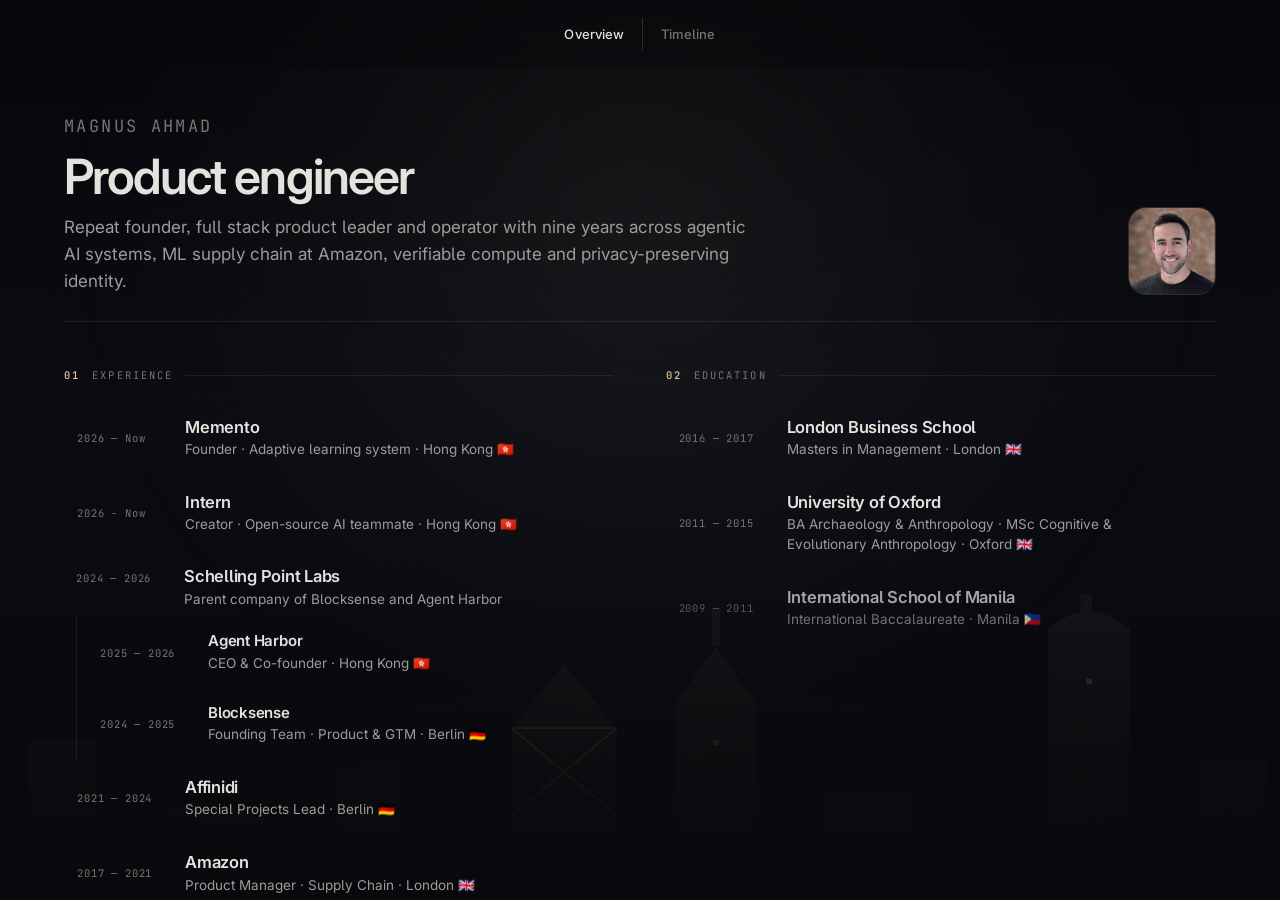
==== commit 9af96281: "Group Schelling Point Labs ventures and update PDF CV" ====
--- a/index.html
+++ b/index.html
@@ -313,7 +313,7 @@
             <ul class="points">
               <li><b>First-class dissertation</b> — ethnographic research on migrant identity and how technology is used abroad and at home.</li>
               <li>Specialised in anthropology across West Africa, Lowland South America and Southern Africa.</li>
-              <li>MSc thesis: a <b>quantitative study of social status and financial risk aversion</b>, built on research design and statistical analysis.</li>
+              <li>MSc thesis: a <b>quantitative study of perceived social status and financial risk aversion</b>; original experiment design.</li>
             </ul>
             <ul class="tags">
               <li>Research design</li><li>Statistics</li><li>Ethnography</li>
@@ -403,12 +403,12 @@
 
       <!-- ── 05 · Blocksense ────────────────────────────────── -->
       <article class="panel" data-date="2024-06-01" data-year="2024" data-accent="214,222,158"
-               data-city="berlin" data-geo="Berlin|52.52°N 13.40°E" data-place="Berlin, Germany" data-label="Blocksense" data-glow="68% 26%">
+               data-city="berlin" data-geo="Berlin|52.52°N 13.40°E" data-place="Berlin, Germany" data-label="Schelling Point Labs · Blocksense" data-glow="68% 26%">
         <div class="panel-inner">
           <div class="col-id">
             <p class="eyebrow"><span class="idx">05</span><span class="bar"></span><span>Experience</span></p>
             <a class="chip" href="https://www.blocksense.network/" target="_blank" rel="noreferrer noopener" aria-label="Open the Blocksense website"><img class="wordmark" src="./brands/blocksense.svg" alt="Blocksense"></a>
-            <h2 class="org">Blocksense</h2>
+            <h2 class="org org-group">Schelling Point Labs<span class="venture-name">Blocksense</span></h2>
             <p class="role">Founding Team · Product & GTM</p>
             <p class="factline"><b>Jun 2024 — Jul 2025</b><span class="sep"></span>1 yr 2 mos<span class="sep"></span>Berlin 🇩🇪</p>
             <ul class="tags" style="margin-top:16px"><li>Backed by a16z crypto</li></ul>
@@ -439,12 +439,12 @@
 
       <!-- ── 06 · Agent Harbor ──────────────────────────────── -->
       <article class="panel" data-date="2025-07-01" data-year="2025" data-accent="154,210,210"
-               data-city="hongkong" data-geo="Hong Kong|22.32°N 114.17°E" data-place="Hong Kong SAR" data-label="Agent Harbor" data-glow="34% 28%">
+               data-city="hongkong" data-geo="Hong Kong|22.32°N 114.17°E" data-place="Hong Kong SAR" data-label="Schelling Point Labs · Agent Harbor" data-glow="34% 28%">
         <div class="panel-inner">
           <div class="col-id">
             <p class="eyebrow"><span class="idx">06</span><span class="bar"></span><span>Venture</span></p>
             <a class="chip" href="https://get.agent-harbor.com/" target="_blank" rel="noreferrer noopener" aria-label="Open the Agent Harbor website"><img src="./brands/agent-harbor.ico" alt="Agent Harbor"></a>
-            <h2 class="org">Agent Harbor</h2>
+            <h2 class="org org-group">Schelling Point Labs<span class="venture-name">Agent Harbor</span></h2>
             <p class="role">CEO &amp; Co-founder · Long-horizon coding agents</p>
             <p class="factline"><b>Jul 2025 — Jun 2026</b><span class="sep"></span>1 yr+<span class="sep"></span>Hong Kong 🇭🇰</p>
             <ul class="tags" style="margin-top:16px"><li>Zerobase accelerator</li><li>TOKEN2049 Nexus finalist</li></ul>
@@ -532,63 +532,9 @@
                 <span class="tile-url">mementoapp.xyz</span>
                 <span class="tile-open"><svg viewBox="0 0 16 16" fill="none" stroke="currentColor" stroke-width="1.6" stroke-linecap="round" stroke-linejoin="round"><path d="M6 3h7v7M13 3 4 12"/></svg></span>
               </a>
-              <div class="tile-shot">
-                <div class="app" aria-label="Memento student overview dashboard">
-                  <div class="app-top">
-                    <div>
-                      <span class="app-kicker">Student overview</span>
-                      <h4>Learning is moving in the right direction.</h4>
-                    </div>
-                    <span class="app-period">Last 6 weeks</span>
-                  </div>
-
-                  <div class="app-stats">
-                    <div><strong>42</strong><span>practices logged</span><small>&uarr; 18%</small></div>
-                    <div><strong>186</strong><span>words learned</span><small>&uarr; 24</small></div>
-                    <div><strong>12</strong><span>topics mastered</span><small>&uarr; 3</small></div>
-                    <div><strong>7</strong><span>in progress</span><small>2 near mastery</small></div>
-                  </div>
-
-                  <div class="app-grid">
-                    <div class="app-card">
-                      <div class="app-card-head"><strong>Progress by week</strong></div>
-                      <svg class="app-chart" viewBox="0 0 520 205" role="img" aria-label="Steady skill progress over six weeks">
-                        <defs>
-                          <linearGradient id="mChartFill" x1="0" x2="0" y1="0" y2="1">
-                            <stop offset="0" stop-color="#ffdef0" stop-opacity=".72"/>
-                            <stop offset="1" stop-color="#ffdef0" stop-opacity="0"/>
-                          </linearGradient>
-                        </defs>
-                        <g stroke="#e8e4e9" stroke-width="1"><path d="M38 28H500M38 75H500M38 122H500M38 169H500"/></g>
-                        <path d="M38 154 C82 148 108 137 132 139 S192 118 224 121 S277 101 316 96 S372 82 408 68 S466 46 500 42 L500 178 L38 178 Z" fill="url(#mChartFill)"/>
-                        <path d="M38 154 C82 148 108 137 132 139 S192 118 224 121 S277 101 316 96 S372 82 408 68 S466 46 500 42" fill="none" stroke="#a75f86" stroke-width="4" stroke-linecap="round"/>
-                        <g fill="#fff" stroke="#a75f86" stroke-width="3">
-                          <circle cx="38" cy="154" r="5"/><circle cx="132" cy="139" r="5"/><circle cx="224" cy="121" r="5"/>
-                          <circle cx="316" cy="96" r="5"/><circle cx="408" cy="68" r="5"/><circle cx="500" cy="42" r="5"/>
-                        </g>
-                        <g fill="#46474a" font-size="11" font-family="Inter, sans-serif">
-                          <text x="38" y="199">W1</text><text x="126" y="199">W2</text><text x="218" y="199">W3</text>
-                          <text x="310" y="199">W4</text><text x="402" y="199">W5</text><text x="488" y="199">W6</text>
-                        </g>
-                      </svg>
-                    </div>
-
-                    <div class="app-card">
-                      <div class="app-card-head"><strong>Knowledge graph</strong></div>
-                      <div class="app-skills">
-                        <div><span><i class="dot strong"></i>Main idea</span><strong>91%</strong></div>
-                        <div class="meter"><i style="width:91%"></i></div>
-                        <div><span><i class="dot growing"></i>Supporting evidence</span><strong>74%</strong></div>
-                        <div class="meter growing"><i style="width:74%"></i></div>
-                        <div><span><i class="dot focus"></i>Clause control</span><strong>58%</strong></div>
-                        <div class="meter focus"><i style="width:58%"></i></div>
-                        <div><span><i class="dot next"></i>Cross-text synthesis</span><strong>32%</strong></div>
-                        <div class="meter next"><i style="width:32%"></i></div>
-                      </div>
-                    </div>
-                  </div>
-
-                </div>
+              <div class="tile-media" style="--ar: 1248 / 720">
+                <video data-src="./media/memento-demo.mp4" muted loop playsinline preload="none"
+                       disablepictureinpicture aria-label="Memento mapping mastery on a knowledge graph, then running adaptive practice"></video>
               </div>
               <a class="tile-foot" href="https://www.youtube.com/shorts/rVQZ-yKF81Y" target="_blank" rel="noreferrer noopener">
                 <span class="play" aria-hidden="true"></span>
@@ -684,8 +630,14 @@
             <span class="ov-main"><strong>Intern</strong><span>Creator · Open-source AI teammate · Hong Kong 🇭🇰</span></span>
             <!-- <span class="ov-end"><span class="ov-stat">~5 min setup</span><span class="ov-go">→</span></span> -->
           </button>
+          <div class="ov-company" role="group" aria-labelledby="ov-schelling-point-labs">
+            <div class="ov-company-head">
+              <span class="ov-yr">2024 — 2026</span>
+              <span class="ov-main"><strong id="ov-schelling-point-labs">Schelling Point Labs</strong><span>Parent company of Blocksense and Agent Harbor</span></span>
+            </div>
+            <div class="ov-company-roles">
           <button type="button" class="ov-row" data-goto="6">
-            <span class="ov-yr">2025 — Now</span>
+            <span class="ov-yr">2025 — 2026</span>
             <span class="ov-main"><strong>Agent Harbor</strong><span>CEO &amp; Co-founder · Hong Kong 🇭🇰</span></span>
             <!-- <span class="ov-end"><span class="ov-stat">10× faster</span><span class="ov-go">→</span></span> -->
           </button>
@@ -694,6 +646,8 @@
             <span class="ov-main"><strong>Blocksense</strong><span>Founding Team · Product &amp; GTM · Berlin 🇩🇪</span></span>
             <!-- <span class="ov-end"><span class="ov-stat">70+ partners</span><span class="ov-go">→</span></span> -->
           </button>
+            </div>
+          </div>
           <button type="button" class="ov-row" data-goto="4">
             <span class="ov-yr">2021 — 2024</span>
             <span class="ov-main"><strong>Affinidi</strong><span>Special Projects Lead · Berlin 🇩🇪</span></span>
@@ -877,7 +831,7 @@
     { "@type": "CollegeOrUniversity", "name": "London Business School" },
     { "@type": "EducationalOrganization", "name": "International School of Manila" }
   ],
-  "worksFor": { "@type": "Organization", "name": "Agent Harbor", "url": "https://get.agent-harbor.com/" },
+  "worksFor": { "@type": "Organization", "name": "Agent Harbor", "url": "https://get.agent-harbor.com/", "parentOrganization": { "@type": "Organization", "name": "Schelling Point Labs" } },
   "sameAs": [
     "https://www.linkedin.com/in/magnus-ahmad/",
     "https://github.com/magnusahmad"
--- a/assets/site.css
+++ b/assets/site.css
@@ -1760,3 +1760,14 @@
   .panel { page-break-inside: avoid; height: auto; padding: 18px 0; }
   .js .panel-inner { opacity: 1; transform: none; grid-template-columns: 1fr; }
 }
+
+/* Shared employer, with the two ventures nested beneath it. */
+.org-group { font-size: clamp(28px, 2.6vw, 46px); }
+.venture-name { display: block; margin-top: 10px; font-size: 0.7em; color: var(--muted); letter-spacing: -0.02em; }
+.ov-company-head { display: grid; grid-template-columns: 92px minmax(0, 1fr); gap: 16px; align-items: baseline; padding: 14px 14px 8px 12px; }
+.ov-company-roles { margin-left: 12px; padding-left: 10px; border-left: 1px solid var(--line); }
+.ov-company-roles .ov-main strong { font-size: 15px; }
+@media (max-width: 860px) {
+  .ov-company-head { grid-template-columns: minmax(0, 1fr); gap: 6px; padding-left: 10px; }
+  .ov-company-roles { margin-left: 10px; }
+}
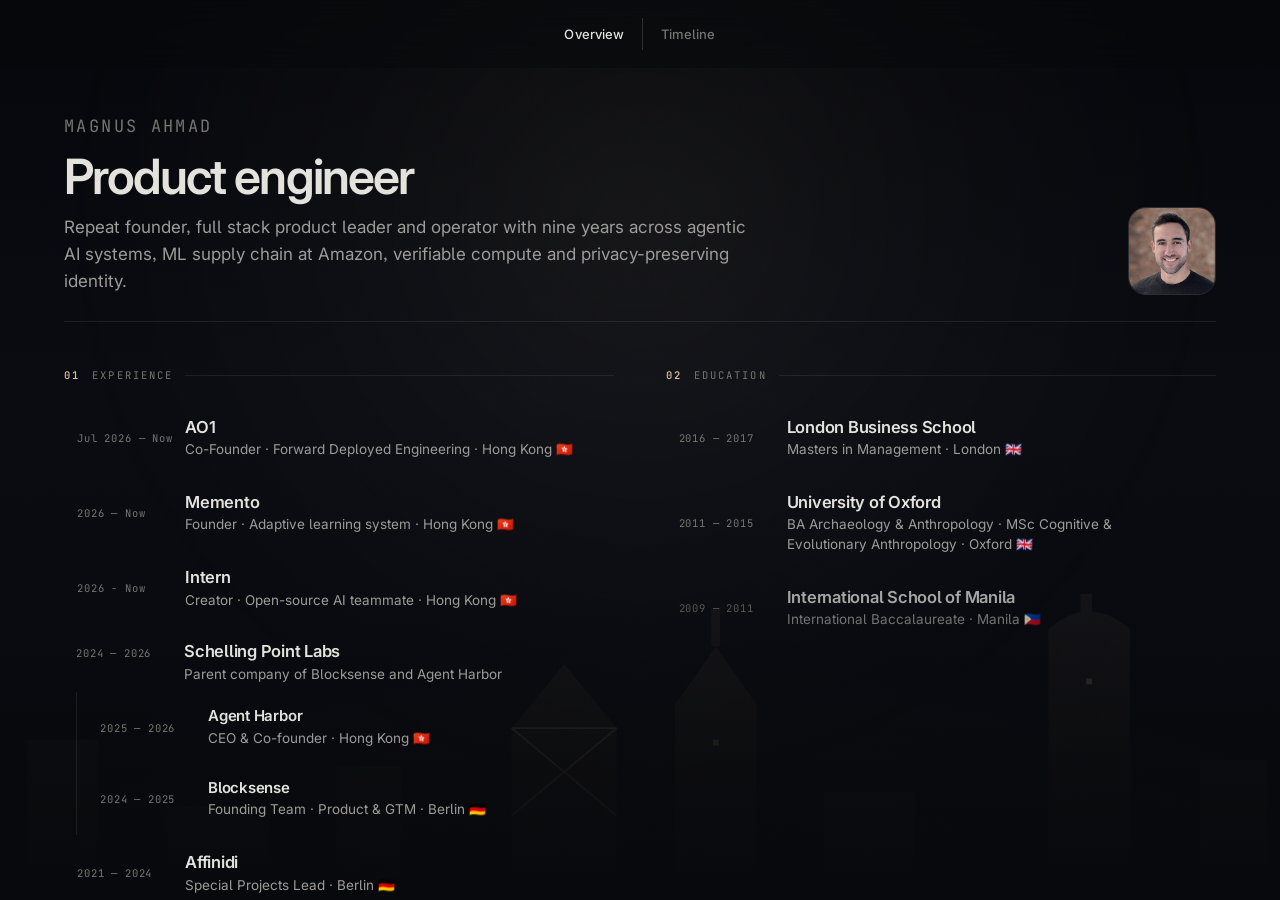
==== commit 5114849f: "Add AO1 experience and interactive Sentry demo" ====
--- a/index.html
+++ b/index.html
@@ -4,13 +4,13 @@
 <meta charset="utf-8">
 <meta name="viewport" content="width=device-width, initial-scale=1, viewport-fit=cover">
 <title>Magnus Ahmad — Product Leader &amp; Founder</title>
-<meta name="description" content="Product leader and founder. Eight years turning ambiguous problems into shipped products — from Amazon-scale retail systems to verifiable compute, autonomous coding agents, and adaptive learning.">
+<meta name="description" content="Product leader and founder. Nine years turning ambiguous problems into shipped products — from Amazon-scale retail systems to verifiable compute, autonomous coding agents, adaptive learning, and forward deployed engineering.">
 <meta name="author" content="Magnus Ahmad">
 <meta name="theme-color" content="#07080b">
 
 <meta property="og:type" content="profile">
 <meta property="og:title" content="Magnus Ahmad — Product Leader &amp; Founder">
-<meta property="og:description" content="A chronology across Manila, Oxford, London, Berlin and Hong Kong — Amazon, Affinidi, Blocksense, Agent Harbor, Intern and Memento.">
+<meta property="og:description" content="A chronology across Manila, Oxford, London, Berlin and Hong Kong — Amazon, Affinidi, Blocksense, Agent Harbor, Intern, Memento and AO1.">
 <meta property="og:image" content="./og.png">
 <meta property="og:url" content="https://magnusahmad.github.io/cv/">
 <meta name="twitter:card" content="summary_large_image">
@@ -21,7 +21,7 @@
 <link rel="preconnect" href="https://fonts.googleapis.com">
 <link rel="preconnect" href="https://fonts.gstatic.com" crossorigin>
 <link rel="stylesheet" href="https://fonts.googleapis.com/css2?family=Inter:wght@400;500;600;700&family=JetBrains+Mono:wght@400;500&family=Instrument+Serif:ital@0;1&display=swap">
-<link rel="stylesheet" href="./assets/site.css">
+<link rel="stylesheet" href="./assets/site.css?v=ao1-20261023">
 <script>document.documentElement.className="js mode-overview";</script>
 </head>
 
@@ -268,7 +268,7 @@
           <div>
             <h1 class="hero-name">Magnus Ahmad<em>Product Engineer</em></h1>
             <p class="hero-lede">
-              Eight years turning ambiguous problems into shipped products —
+              Nine years turning ambiguous problems into shipped products —
               from <a class="jump" href="#" data-goto="3">from retail and supply-chain systems</a> to
               <a class="jump" href="#" data-goto="5">verifiable compute</a>,
               <a class="jump" href="#" data-goto="6">autonomous coding agents</a>, and
@@ -515,7 +515,7 @@
       </article>
 
       <!-- ── 08 · Memento ───────────────────────────────────── -->
-      <article class="panel" data-date="2026-07-01" data-year="2026" data-accent="230,182,204"
+      <article class="panel" data-date="2026-06-01" data-year="2026" data-accent="230,182,204"
                data-city="hongkong" data-geo="Hong Kong|22.32°N 114.17°E" data-place="Hong Kong SAR" data-label="Memento" data-glow="32% 26%">
         <div class="panel-inner">
           <div class="col-id">
@@ -554,6 +554,53 @@
         </div>
       </article>
 
+      <!-- ── 09 · AO1 ────────────────────────────────────────── -->
+      <article class="panel panel-ao1" data-date="2026-07-01" data-year="2026" data-accent="145,198,177"
+               data-city="hongkong" data-geo="Hong Kong|22.32°N 114.17°E" data-place="Hong Kong SAR" data-label="AO1" data-glow="38% 30%">
+        <div class="panel-inner">
+          <div class="col-id">
+            <p class="eyebrow"><span class="idx">09</span><span class="bar"></span><span>Experience</span></p>
+            <a class="chip chip-ao1" href="https://ao1.consulting/" target="_blank" rel="noreferrer noopener" aria-label="Open the AO1 website"><img class="wordmark" src="./brands/ao1.png" alt="AO1" width="803" height="346"></a>
+            <h2 class="org">AO1</h2>
+            <p class="role">Co-Founder · Forward Deployed Engineering</p>
+            <p class="factline"><b>July 2026 — Present</b><span class="sep"></span>Hong Kong 🇭🇰</p>
+          </div>
+          <div class="col-detail">
+            <div class="tile">
+              <a class="tile-bar" href="https://ao1.consulting/sentry" target="_blank" rel="noreferrer noopener" aria-label="Open Sentry by AO1">
+                <span class="tile-dots"><i></i><i></i><i></i></span>
+                <span class="tile-url">ao1.consulting/sentry</span>
+                <span class="tile-open"><svg viewBox="0 0 16 16" fill="none" stroke="currentColor" stroke-width="1.6" stroke-linecap="round" stroke-linejoin="round"><path d="M6 3h7v7M13 3 4 12"/></svg></span>
+              </a>
+              <div class="sentry-demo" data-active="0" role="group" aria-label="How Sentry works: interactive layers">
+                <div class="sentry-building">
+                  <button class="sentry-boundary" type="button" data-step="2" aria-pressed="false"><span>Your building · data never leaves</span></button>
+                  <button class="sentry-slab sentry-site" type="button" data-step="0" aria-label="Your site: cameras, sensors and workflows" aria-pressed="true"><span class="sentry-cells" aria-hidden="true"><i></i><i></i><i></i><i></i><i></i><i></i><i></i><i></i><i></i><i></i><i></i><i></i><i></i><i></i><i></i><i></i></span></button>
+                  <button class="sentry-slab sentry-model" type="button" data-step="1" aria-label="Your fine-tuned model" aria-pressed="false"><span class="sentry-nodes" aria-hidden="true"><i></i><i></i><i></i><i></i><i></i><i></i><i></i><i></i><i></i><i></i><i></i><i></i><i></i><i></i><i></i><i></i><i></i><i></i><i></i><i></i><i></i><i></i><i></i><i></i><i></i><i></i><i></i><i></i><i></i><i></i><i></i><i></i><i></i><i></i><i></i><i></i></span></button>
+                  <button class="sentry-slab sentry-platform" type="button" data-step="3" aria-label="The Sentry platform" aria-pressed="false"><span aria-hidden="true"></span></button>
+                </div>
+                <ol class="sentry-steps">
+                  <li><button type="button" class="sentry-step" data-step="0" aria-pressed="true"><span class="sentry-number">01</span><span><strong>Map your site</strong><span class="sentry-caption">Workflows, cameras and sensors.</span></span></button></li>
+                  <li><button type="button" class="sentry-step" data-step="1" aria-pressed="false"><span class="sentry-number">02</span><span><strong>Train on your data</strong><span class="sentry-caption">A model that learns your space.</span></span></button></li>
+                  <li><button type="button" class="sentry-step" data-step="2" aria-pressed="false"><span class="sentry-number">03</span><span><strong>Run locally</strong><span class="sentry-caption">Hosted on-prem. Your data stays here.</span></span></button></li>
+                  <li><button type="button" class="sentry-step" data-step="3" aria-pressed="false"><span class="sentry-number">04</span><span><strong>Sentry platform</strong><span class="sentry-caption">Proactive alerts. Natural-language investigations. Self-improving model.</span></span></button></li>
+                </ol>
+                <button type="button" class="sentry-toggle">Pause animation</button>
+              </div>
+              <a class="tile-foot" href="https://ao1.consulting/sentry#loop-heading" target="_blank" rel="noreferrer noopener"><span>Explore Sentry</span><span class="where">ao1.consulting ↗</span></a>
+            </div>
+            <ul class="metrics">
+              <li><b>78%</b><span>Less staff time on due diligence</span></li>
+              <li><b>16 → 6</b><span>Manual steps reduced to reviews</span></li>
+            </ul>
+            <ul class="points">
+              <li>Automated <b>due diligence for a Hong Kong corporate secretarial firm</b>: unified records, document filing and bilingual follow-ups; cut staff time from <b>3.5 hours to 45 minutes</b> per client.</li>
+              <li>Built <b>Sentry, an on-prem AI control room</b> with site-specific vision models, proactive alerts and natural-language incident investigations.</li>
+            </ul>
+          </div>
+        </div>
+      </article>
+
       <!-- ── 10 · Contact ───────────────────────────────────── -->
       <article class="panel panel-contact" data-date="2026-08-01" data-year="2026" data-accent="226,198,156"
                data-city="hongkong" data-geo="Hong Kong|22.32°N 114.17°E" data-place="Based in Hong Kong" data-label="Contact" data-glow="50% 34%">
@@ -594,7 +641,7 @@
     </div>
 
     <p class="keys" aria-hidden="true"><kbd>←</kbd><kbd>→</kbd></p>
-    <p class="count"><b>01</b> / 10</p>
+    <p class="count"><b>01</b> / 11</p>
   </div>
 </section>
 
@@ -620,6 +667,11 @@
       <div>
         <p class="ov-h"><b>01</b> Experience <span class="line"></span></p>
         <div class="ov-list">
+          <button type="button" class="ov-row" data-goto="9">
+            <span class="ov-yr">Jul 2026 — Now</span>
+            <span class="ov-main"><strong>AO1</strong><span>Co-Founder · Forward Deployed Engineering · Hong Kong 🇭🇰</span></span>
+            <span class="ov-end"><span class="ov-go">→</span></span>
+          </button>
           <button type="button" class="ov-row" data-goto="8">
             <span class="ov-yr">2026 — Now</span>
             <span class="ov-main"><strong>Memento</strong><span>Founder · Adaptive learning system · Hong Kong 🇭🇰</span></span>
@@ -831,7 +883,7 @@
     { "@type": "CollegeOrUniversity", "name": "London Business School" },
     { "@type": "EducationalOrganization", "name": "International School of Manila" }
   ],
-  "worksFor": { "@type": "Organization", "name": "Agent Harbor", "url": "https://get.agent-harbor.com/", "parentOrganization": { "@type": "Organization", "name": "Schelling Point Labs" } },
+  "worksFor": { "@type": "Organization", "name": "AO1", "url": "https://ao1.consulting/" },
   "sameAs": [
     "https://www.linkedin.com/in/magnus-ahmad/",
     "https://github.com/magnusahmad"
@@ -840,5 +892,6 @@
 </script>
 
 <script src="./assets/site.js" defer></script>
+<script src="./assets/sentry-demo.js" defer></script>
 </body>
 </html>
--- a/assets/site.css
+++ b/assets/site.css
@@ -333,6 +333,7 @@
 .chip img { width: 32px; height: 32px; object-fit: contain; }
 .chip img.wordmark { width: auto; height: 16px; max-width: 138px; }
 .chip img.crest { width: 40px; height: 40px; }
+.chip-ao1 img.wordmark { height: 26px; filter: invert(1); }
 
 .chip span {
   font-family: var(--mono);
@@ -1661,7 +1662,8 @@
   .track > .panel:nth-child(7)  { order: 4; }   /* Agent Harbor */
   .track > .panel:nth-child(8)  { order: 3; }   /* Intern */
   .track > .panel:nth-child(9)  { order: 2; }   /* Memento */
-  .track > .panel:nth-child(10) { order: 20; }  /* contact */
+  .track > .panel:nth-child(10) { order: 1; }   /* AO1 */
+  .track > .panel:nth-child(11) { order: 20; }  /* contact */
 
   .panel {
     flex: 0 0 auto;
@@ -1736,6 +1738,111 @@
   .tl-graph { grid-template-columns: minmax(0, 1fr); }
   .tl-graph svg { display: none; }
   .ov-end .ov-stat { display: none; }
+}
+
+/* AO1's Sentry layers, adapted from its HowStack component for a compact tile. */
+.sentry-demo {
+  --mint: #91c6b1;
+  container-type: inline-size;
+  position: relative;
+  display: grid;
+  grid-template-columns: 1.05fr 1fr;
+  align-items: center;
+  gap: 18px;
+  padding: 18px 18px 35px;
+  background: #0a0a0a;
+  color: #f5f4f1;
+}
+.sentry-building {
+  --slab: min(24cqw, 12vh);
+  --gap: calc(var(--slab) * .49);
+  position: relative;
+  height: calc(var(--slab) * 2.2);
+  min-height: 170px;
+  perspective: 1400px;
+}
+.sentry-demo button { font-family: inherit; color: inherit; cursor: pointer; }
+.sentry-demo button:focus-visible { outline: 2px solid var(--mint); outline-offset: 4px; }
+.sentry-boundary {
+  position: absolute;
+  inset: 0;
+  width: 100%;
+  padding: 10px;
+  border: 1px dashed #f5f4f12a;
+  border-radius: 8px;
+  background: transparent;
+  text-align: left;
+  font-family: var(--mono) !important;
+  font-size: clamp(6px, 1.35cqw, 9px);
+  line-height: 1.5;
+  text-transform: uppercase;
+  letter-spacing: .05em;
+  color: #f5f4f180 !important;
+  transition: border-color .7s, box-shadow .7s;
+}
+.sentry-boundary span { position: absolute; top: 10px; left: 10px; right: 10px; }
+.sentry-boundary[aria-pressed="true"] { border-color: var(--mint); box-shadow: 0 0 45px -15px #91c6b170; }
+.sentry-slab {
+  --layer: 0;
+  --lift: 0px;
+  position: absolute;
+  left: 50%;
+  top: 53%;
+  height: var(--slab);
+  width: var(--slab);
+  border: 1px solid #ffffff30;
+  border-radius: 7px;
+  background: #f5f4f108;
+  transform: translate(-50%, -50%) translateY(calc((1 - var(--layer)) * var(--gap) - var(--lift))) rotateX(60deg) rotateZ(-45deg);
+  transition: transform .7s, background .7s, border-color .7s, box-shadow .7s;
+}
+.sentry-model { --layer: 1; }
+.sentry-platform { --layer: 2; }
+.sentry-slab[aria-pressed="true"] { --lift: 9px; border-color: var(--mint); background: #91c6b129; box-shadow: 0 0 50px -10px #91c6b16b; }
+.sentry-cells { position: absolute; inset: 6%; display: grid; grid-template-columns: repeat(4, 1fr); gap: 5%; }
+.sentry-cells i { border-radius: 2px; background: #ffffff1a; }
+.sentry-cells i:nth-child(3n + 1) { background: #91c6b1b3; }
+.sentry-cells i:nth-child(5n + 1) { background: #f5b942b3; }
+.sentry-nodes { position: absolute; inset: 9%; display: grid; grid-template-columns: repeat(6, 1fr); place-items: center; }
+.sentry-nodes i { width: 4px; height: 4px; border-radius: 50%; background: #ffffff40; }
+.sentry-model[aria-pressed="true"] .sentry-nodes i { background: var(--mint); animation: sentry-pulse 1.6s infinite alternate; }
+.sentry-model .sentry-nodes i:nth-child(3n) { animation-delay: .4s; }
+.sentry-platform span { position: absolute; inset: 37.5%; border: 2px solid #ffffff40; border-radius: 50%; }
+.sentry-platform[aria-pressed="true"] span { border-color: var(--mint); animation: sentry-pulse 1.6s infinite alternate; }
+.sentry-demo[data-paused="true"] .sentry-nodes i,
+.sentry-demo[data-paused="true"] .sentry-platform span { animation-play-state: paused; }
+@keyframes sentry-pulse { to { opacity: .35; } }
+.sentry-steps { list-style: none; padding: 0; margin: 0; }
+.sentry-steps li { border-top: 1px solid #f5f4f117; }
+.sentry-steps li:last-child { border-bottom: 1px solid #f5f4f117; }
+.sentry-step { display: flex; gap: 9px; width: 100%; padding: 11px 0; border: 0; background: transparent; text-align: left; font-size: clamp(11px, 2.8cqw, 19px); line-height: 1.3; }
+.sentry-number { padding-top: 3px; font-family: var(--mono); font-size: 8px; color: #f5f4f166; }
+.sentry-step strong { font-weight: 500; font-size: inherit; letter-spacing: -.03em; color: #f5f4f166; transition: color .4s; }
+.sentry-caption { display: none; margin-top: 5px; font-size: clamp(9px, 1.9cqw, 12px); line-height: 1.5; color: #f5f4f199; }
+.sentry-step[aria-pressed="true"] strong { color: #f5f4f1; }
+.sentry-step[aria-pressed="true"] .sentry-number { color: var(--mint); }
+.sentry-step[aria-pressed="true"] .sentry-caption { display: block; }
+.sentry-toggle { position: absolute; bottom: 9px; right: 18px; padding: 3px; border: 0; background: transparent; font-size: 9px; color: #f5f4f199 !important; }
+.sentry-toggle:hover { color: var(--mint) !important; }
+@media (max-width: 860px) {
+  .sentry-building { --slab: 26cqw; min-height: 170px; }
+  .sentry-demo { gap: 12px; padding-inline: 12px; }
+}
+
+@media (min-width: 861px) {
+  .panel-ao1 { flex-basis: min(1120px, 92vw); }
+  .panel-ao1 .col-detail { gap: 14px; }
+  .panel-ao1 .points { gap: 9px; }
+}
+@media (min-width: 861px) and (max-width: 1080px) {
+  .panel-ao1 .panel-inner { grid-template-columns: minmax(0, .65fr) minmax(0, 1.35fr); gap: 20px; }
+  .panel-ao1 .col-detail { padding-left: 20px; }
+}
+@media (min-width: 861px) and (max-height: 800px) {
+  .sentry-demo { gap: 12px; padding: 12px 14px 26px; }
+  .sentry-building { --slab: min(24cqw, 9vh); min-height: 145px; }
+  .sentry-step { font-size: 13px; padding-block: 8px; }
+  .sentry-caption { font-size: 10px; line-height: 1.4; }
 }
 
 /* ---------- motion ---------- */
